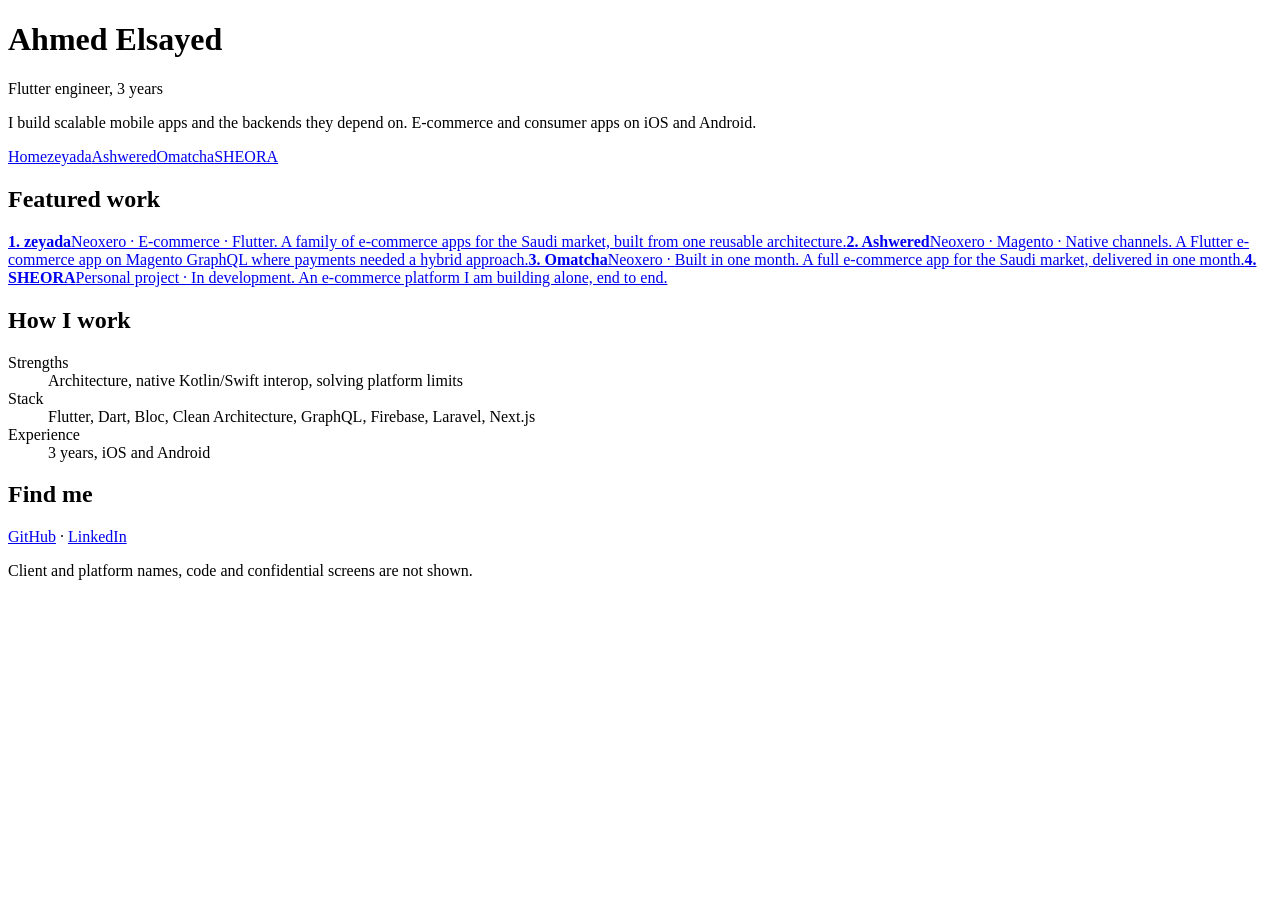
==== index.html @ d5cba952 "Rename 1-index.html to index.html" ====
<!doctype html><html lang="en"><head><meta charset="utf-8"><meta name="viewport" content="width=device-width,initial-scale=1"><title>Ahmed Elsayed, Flutter engineer</title><meta name="description" content="Flutter engineer with 3 years of experience building scalable iOS and Android apps."><link rel="stylesheet" href="style.css"></head><body><div class="w"><h1>Ahmed Elsayed</h1><p class="fact">Flutter engineer, 3 years</p><p class="lead">I build scalable mobile apps and the backends they depend on. E-commerce and consumer apps on iOS and Android.</p><nav><a href="index.html" class="on">Home</a><a href="zeyada.html" class="">zeyada</a><a href="ashwered.html" class="">Ashwered</a><a href="omatcha.html" class="">Omatcha</a><a href="sheora.html" class="">SHEORA</a></nav><h2>Featured work</h2><a class="card" href="zeyada.html"><b>1. zeyada</b><span>Neoxero · E-commerce · Flutter. A family of e-commerce apps for the Saudi market, built from one reusable architecture.</span></a><a class="card" href="ashwered.html"><b>2. Ashwered</b><span>Neoxero · Magento · Native channels. A Flutter e-commerce app on Magento GraphQL where payments needed a hybrid approach.</span></a><a class="card" href="omatcha.html"><b>3. Omatcha</b><span>Neoxero · Built in one month. A full e-commerce app for the Saudi market, delivered in one month.</span></a><a class="card" href="sheora.html"><b>4. SHEORA</b><span>Personal project · In development. An e-commerce platform I am building alone, end to end.</span></a><h2>How I work</h2><dl><dt>Strengths</dt><dd>Architecture, native Kotlin/Swift interop, solving platform limits</dd><dt>Stack</dt><dd>Flutter, Dart, Bloc, Clean Architecture, GraphQL, Firebase, Laravel, Next.js</dd><dt>Experience</dt><dd>3 years, iOS and Android</dd></dl><h2>Find me</h2><p><a href="https://github.com/a7medelsayed1">GitHub</a> · <a href="https://www.linkedin.com/in/ahmed-elsayed-046874291">LinkedIn</a></p><footer>Client and platform names, code and confidential screens are not shown.</footer></div></body></html>
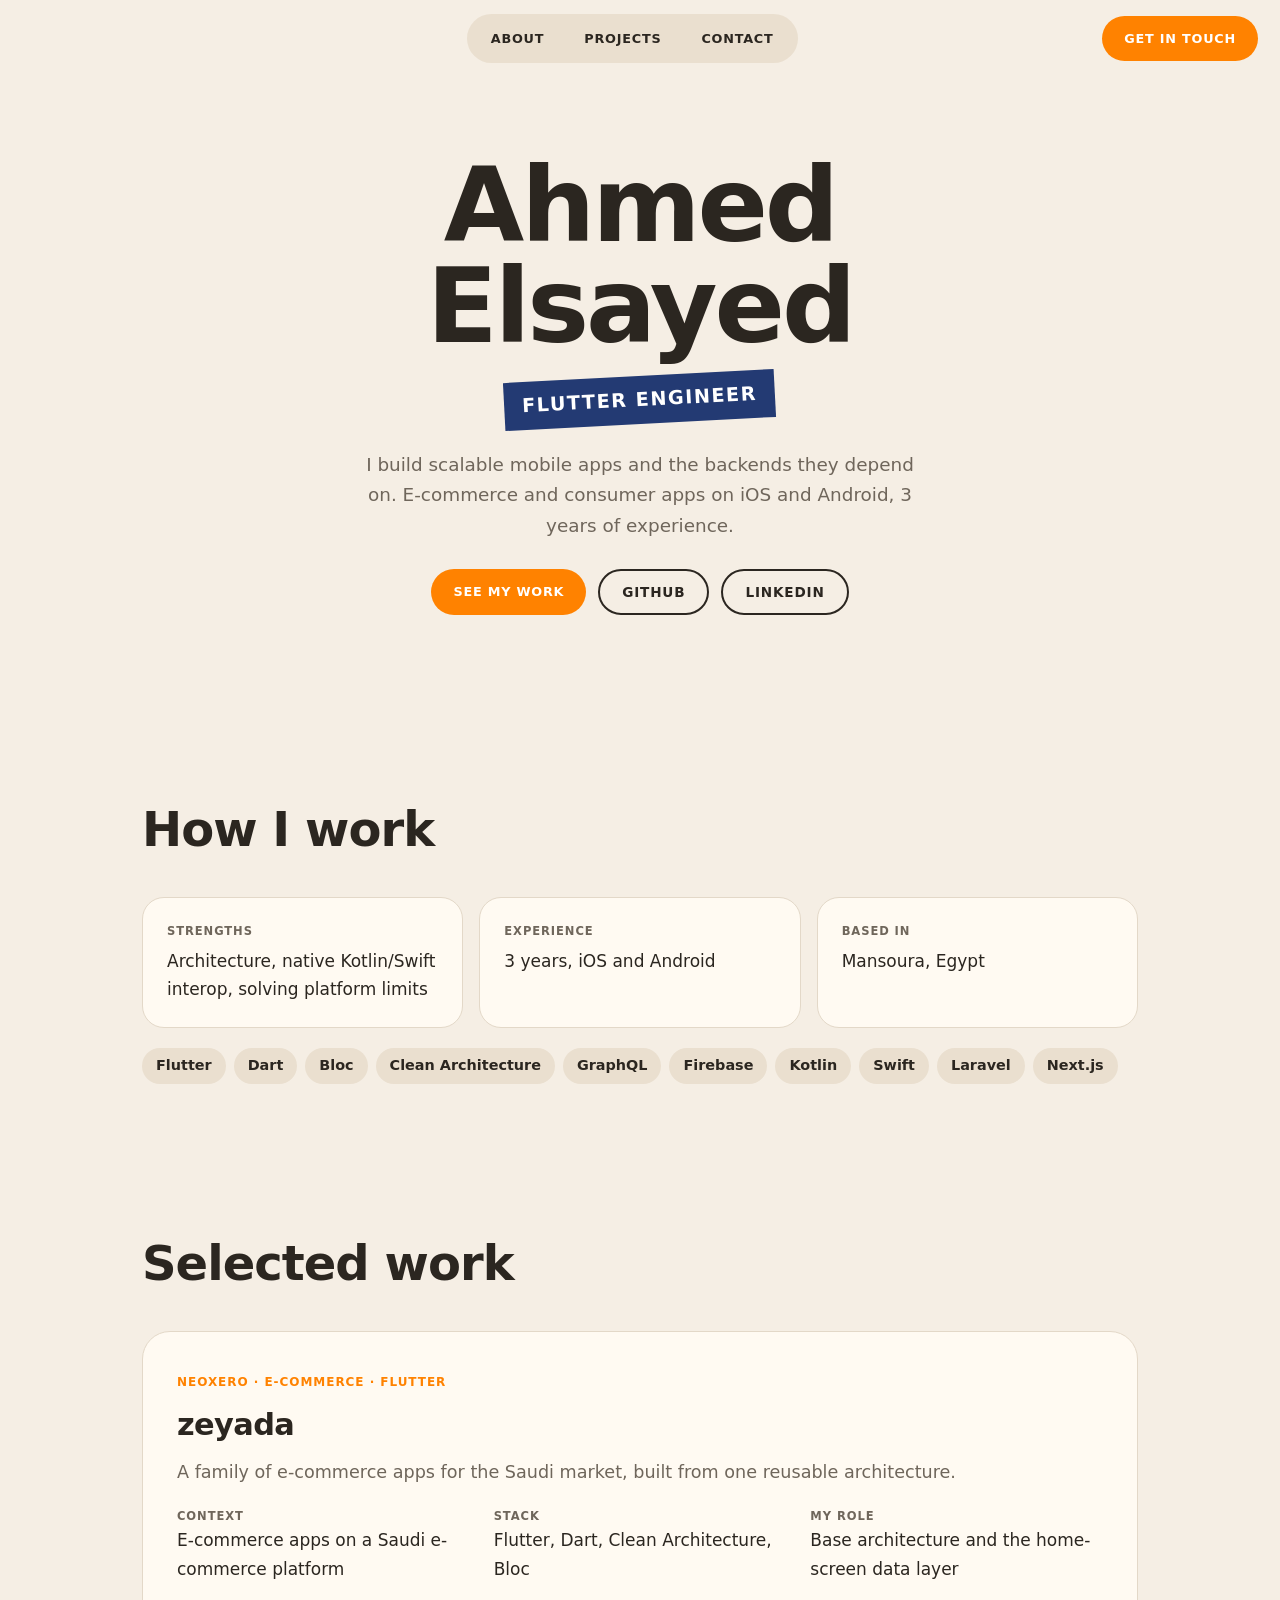
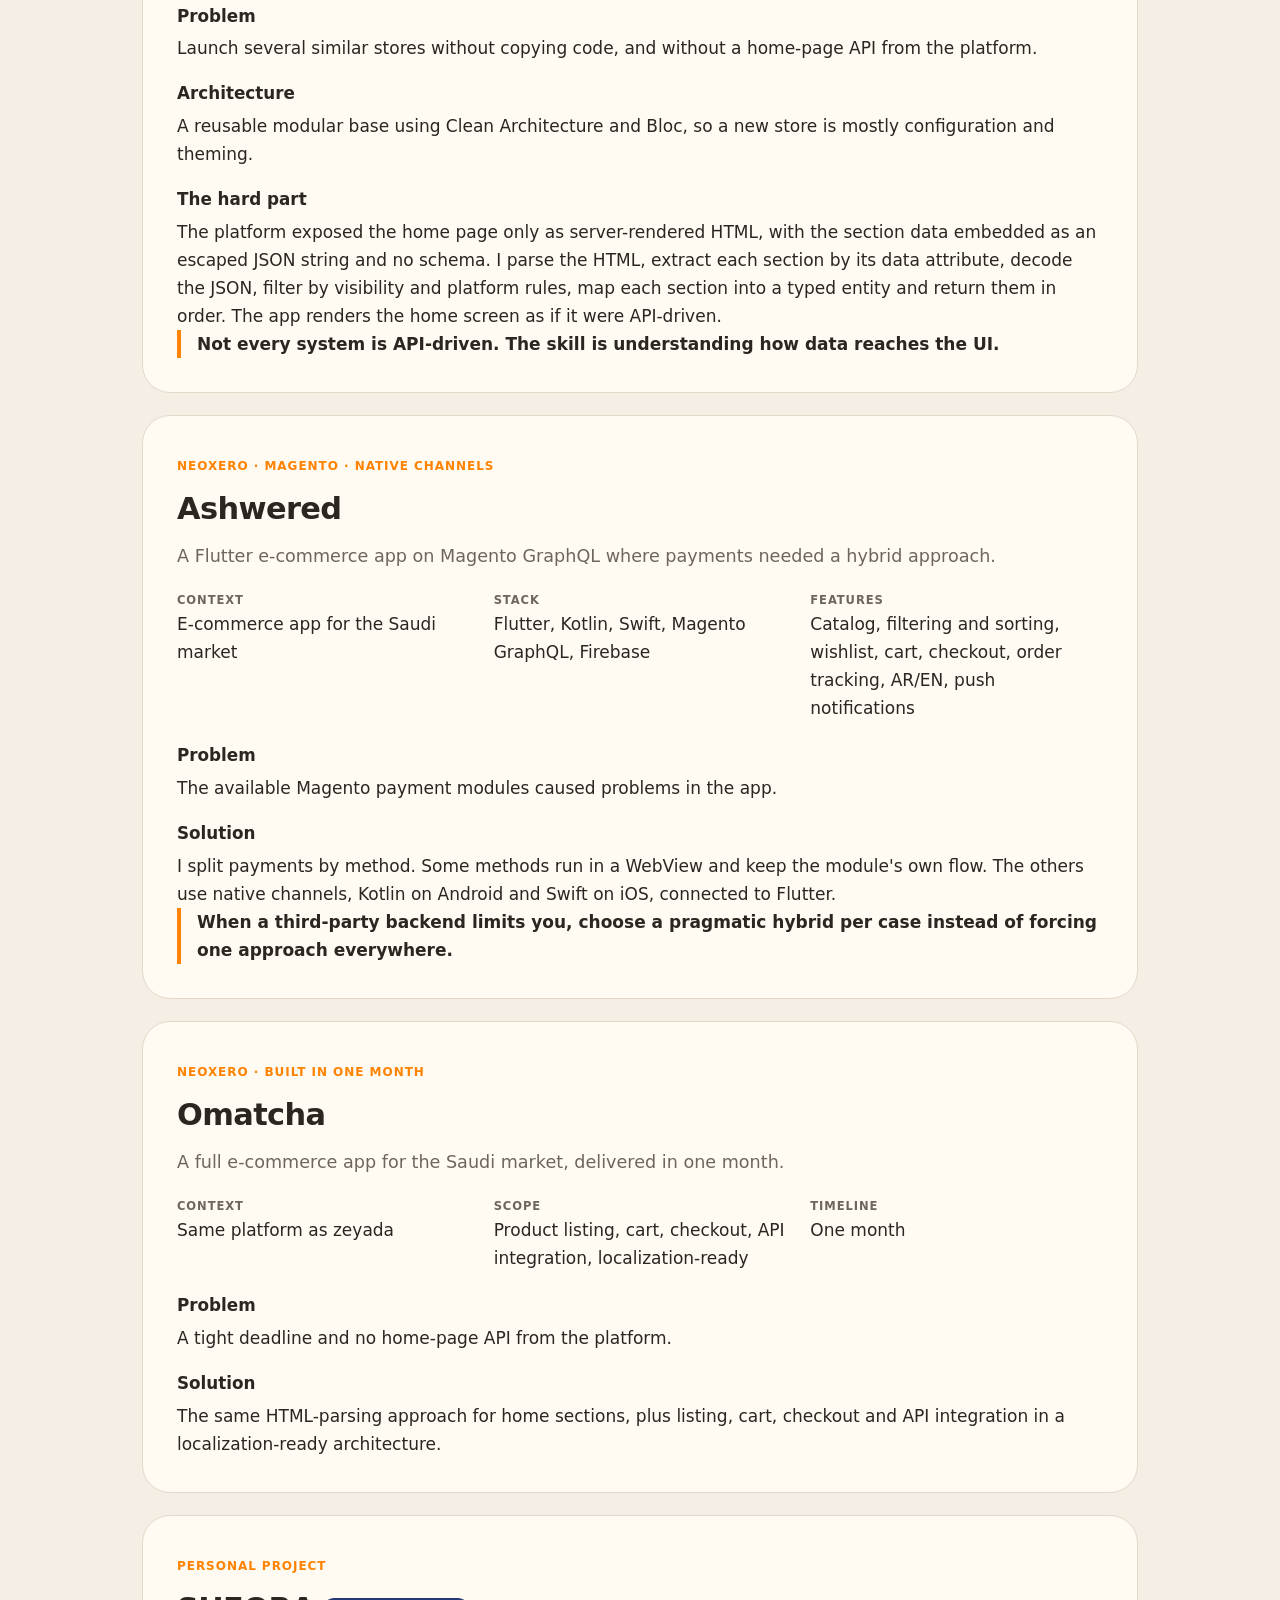
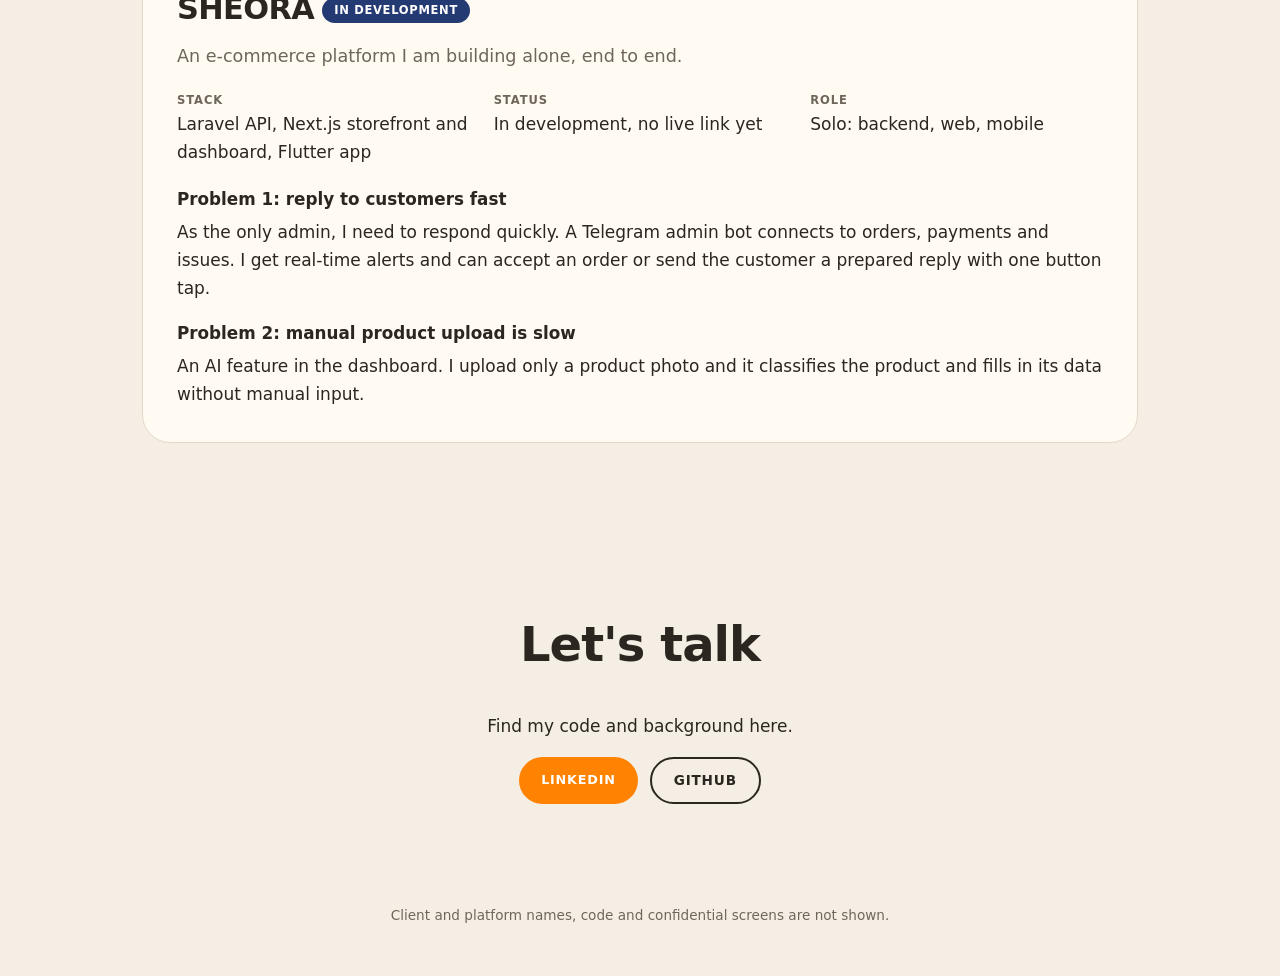
==== commit 31168594: "Update index.html" ====
--- a/index.html
+++ b/index.html
@@ -1 +1,15 @@
-<!doctype html><html lang="en"><head><meta charset="utf-8"><meta name="viewport" content="width=device-width,initial-scale=1"><title>Ahmed Elsayed, Flutter engineer</title><meta name="description" content="Flutter engineer with 3 years of experience building scalable iOS and Android apps."><link rel="stylesheet" href="style.css"></head><body><div class="w"><h1>Ahmed Elsayed</h1><p class="fact">Flutter engineer, 3 years</p><p class="lead">I build scalable mobile apps and the backends they depend on. E-commerce and consumer apps on iOS and Android.</p><nav><a href="index.html" class="on">Home</a><a href="zeyada.html" class="">zeyada</a><a href="ashwered.html" class="">Ashwered</a><a href="omatcha.html" class="">Omatcha</a><a href="sheora.html" class="">SHEORA</a></nav><h2>Featured work</h2><a class="card" href="zeyada.html"><b>1. zeyada</b><span>Neoxero · E-commerce · Flutter. A family of e-commerce apps for the Saudi market, built from one reusable architecture.</span></a><a class="card" href="ashwered.html"><b>2. Ashwered</b><span>Neoxero · Magento · Native channels. A Flutter e-commerce app on Magento GraphQL where payments needed a hybrid approach.</span></a><a class="card" href="omatcha.html"><b>3. Omatcha</b><span>Neoxero · Built in one month. A full e-commerce app for the Saudi market, delivered in one month.</span></a><a class="card" href="sheora.html"><b>4. SHEORA</b><span>Personal project · In development. An e-commerce platform I am building alone, end to end.</span></a><h2>How I work</h2><dl><dt>Strengths</dt><dd>Architecture, native Kotlin/Swift interop, solving platform limits</dd><dt>Stack</dt><dd>Flutter, Dart, Bloc, Clean Architecture, GraphQL, Firebase, Laravel, Next.js</dd><dt>Experience</dt><dd>3 years, iOS and Android</dd></dl><h2>Find me</h2><p><a href="https://github.com/a7medelsayed1">GitHub</a> · <a href="https://www.linkedin.com/in/ahmed-elsayed-046874291">LinkedIn</a></p><footer>Client and platform names, code and confidential screens are not shown.</footer></div></body></html>
+<!doctype html><html lang="en"><head><meta charset="utf-8"><meta name="viewport" content="width=device-width,initial-scale=1"><title>Ahmed Elsayed | Flutter Engineer</title><meta name="description" content="Flutter engineer with 3 years of experience building scalable iOS and Android apps and the backends they depend on."><link rel="stylesheet" href="style.css"></head><body>
+<header class="bar"><div class="spacer"></div><nav class="pill"><a href="#about">About</a><a href="#projects">Projects</a><a href="#contact">Contact</a></nav><a class="cta" href="#contact">Get in touch</a></header>
+<main>
+<div class="hero"><h1>Ahmed<br>Elsayed</h1><span class="tag">Flutter Engineer</span><p>I build scalable mobile apps and the backends they depend on. E-commerce and consumer apps on iOS and Android, 3 years of experience.</p><div class="btns"><a class="cta" href="#projects">See my work</a><a class="ghost" href="https://github.com/a7medelsayed1">GitHub</a><a class="ghost" href="https://www.linkedin.com/in/ahmed-elsayed-046874291">LinkedIn</a></div></div>
+<section id="about"><h2>How I work</h2><div class="grid"><div class="box"><small>Strengths</small>Architecture, native Kotlin/Swift interop, solving platform limits</div><div class="box"><small>Experience</small>3 years, iOS and Android</div><div class="box"><small>Based in</small>Mansoura, Egypt</div></div><div class="chips"><span>Flutter</span><span>Dart</span><span>Bloc</span><span>Clean Architecture</span><span>GraphQL</span><span>Firebase</span><span>Kotlin</span><span>Swift</span><span>Laravel</span><span>Next.js</span></div></section>
+<section id="projects"><h2>Selected work</h2>
+<article class="proj" id="zeyada"><span class="meta">Neoxero · E-commerce · Flutter</span><h3>zeyada</h3><p class="sum">A family of e-commerce apps for the Saudi market, built from one reusable architecture.</p><div class="facts"><div><b>Context</b>E-commerce apps on a Saudi e-commerce platform</div><div><b>Stack</b>Flutter, Dart, Clean Architecture, Bloc</div><div><b>My role</b>Base architecture and the home-screen data layer</div></div><h4>Problem</h4><p>Launch several similar stores without copying code, and without a home-page API from the platform.</p><h4>Architecture</h4><p>A reusable modular base using Clean Architecture and Bloc, so a new store is mostly configuration and theming.</p><h4>The hard part</h4><p>The platform exposed the home page only as server-rendered HTML, with the section data embedded as an escaped JSON string and no schema. I parse the HTML, extract each section by its data attribute, decode the JSON, filter by visibility and platform rules, map each section into a typed entity and return them in order. The app renders the home screen as if it were API-driven.</p><p class="quote">Not every system is API-driven. The skill is understanding how data reaches the UI.</p></article>
+<article class="proj" id="ashwered"><span class="meta">Neoxero · Magento · Native channels</span><h3>Ashwered</h3><p class="sum">A Flutter e-commerce app on Magento GraphQL where payments needed a hybrid approach.</p><div class="facts"><div><b>Context</b>E-commerce app for the Saudi market</div><div><b>Stack</b>Flutter, Kotlin, Swift, Magento GraphQL, Firebase</div><div><b>Features</b>Catalog, filtering and sorting, wishlist, cart, checkout, order tracking, AR/EN, push notifications</div></div><h4>Problem</h4><p>The available Magento payment modules caused problems in the app.</p><h4>Solution</h4><p>I split payments by method. Some methods run in a WebView and keep the module's own flow. The others use native channels, Kotlin on Android and Swift on iOS, connected to Flutter.</p><p class="quote">When a third-party backend limits you, choose a pragmatic hybrid per case instead of forcing one approach everywhere.</p></article>
+<article class="proj" id="omatcha"><span class="meta">Neoxero · Built in one month</span><h3>Omatcha</h3><p class="sum">A full e-commerce app for the Saudi market, delivered in one month.</p><div class="facts"><div><b>Context</b>Same platform as zeyada</div><div><b>Scope</b>Product listing, cart, checkout, API integration, localization-ready</div><div><b>Timeline</b>One month</div></div><h4>Problem</h4><p>A tight deadline and no home-page API from the platform.</p><h4>Solution</h4><p>The same HTML-parsing approach for home sections, plus listing, cart, checkout and API integration in a localization-ready architecture.</p></article>
+<article class="proj" id="sheora"><span class="meta">Personal project</span><h3>SHEORA<span class="soon">In development</span></h3><p class="sum">An e-commerce platform I am building alone, end to end.</p><div class="facts"><div><b>Stack</b>Laravel API, Next.js storefront and dashboard, Flutter app</div><div><b>Status</b>In development, no live link yet</div><div><b>Role</b>Solo: backend, web, mobile</div></div><h4>Problem 1: reply to customers fast</h4><p>As the only admin, I need to respond quickly. A Telegram admin bot connects to orders, payments and issues. I get real-time alerts and can accept an order or send the customer a prepared reply with one button tap.</p><h4>Problem 2: manual product upload is slow</h4><p>An AI feature in the dashboard. I upload only a product photo and it classifies the product and fills in its data without manual input.</p></article>
+</section>
+<section id="contact" class="contact"><h2>Let's talk</h2><p>Find my code and background here.</p><div class="btns"><a class="cta" href="https://www.linkedin.com/in/ahmed-elsayed-046874291">LinkedIn</a><a class="ghost" href="https://github.com/a7medelsayed1">GitHub</a></div></section>
+</main>
+<footer>Client and platform names, code and confidential screens are not shown.</footer>
+</body></html>
--- a/style.css
+++ b/style.css
@@ -0,0 +1,37 @@
+:root{--bg:#f5eee4;--ink:#2b2620;--mute:#6f665b;--card:#fffaf2;--line:#e3d8c8;--accent:#ff8200;--navy:#233a73}
+*{box-sizing:border-box}html{scroll-behavior:smooth}
+body{margin:0;font:17px/1.65 "Segoe UI",system-ui,-apple-system,Roboto,sans-serif;color:var(--ink);background:var(--bg)}
+a{color:inherit}
+.bar{position:fixed;top:0;left:0;right:0;z-index:10;display:flex;justify-content:space-between;align-items:center;padding:14px 22px}
+.pill{display:flex;gap:4px;background:#eadfcf;border-radius:999px;padding:6px;margin:0 auto}
+.pill a{text-decoration:none;font-weight:700;font-size:.8rem;letter-spacing:.06em;text-transform:uppercase;padding:8px 18px;border-radius:999px}
+.pill a:hover{background:#f5eee4}
+.cta{background:var(--accent);color:#fff;text-decoration:none;font-weight:700;font-size:.8rem;letter-spacing:.06em;text-transform:uppercase;padding:12px 22px;border-radius:999px;white-space:nowrap}
+.spacer{width:140px}
+.hero{min-height:min(92vh,720px);display:flex;flex-direction:column;justify-content:center;align-items:center;text-align:center;padding:110px 22px 60px}
+.hero h1{font-size:clamp(3rem,10vw,6.5rem);line-height:.98;margin:0;letter-spacing:-.03em}
+.tag{display:inline-block;background:var(--navy);color:#fff;font-weight:800;text-transform:uppercase;letter-spacing:.08em;padding:8px 18px;transform:rotate(-3deg);margin:18px 0 26px;font-size:clamp(.9rem,2.5vw,1.2rem)}
+.hero p{max-width:560px;color:var(--mute);font-size:1.15rem;margin:0 0 28px}
+.btns{display:flex;gap:12px;flex-wrap:wrap;justify-content:center}
+.ghost{border:2px solid var(--ink);text-decoration:none;font-weight:700;padding:10px 22px;border-radius:999px;font-size:.85rem;text-transform:uppercase;letter-spacing:.06em}
+section{max-width:1040px;margin:0 auto;padding:70px 22px}
+h2{font-size:clamp(2rem,5vw,3rem);letter-spacing:-.02em;margin:0 0 28px}
+.grid{display:grid;grid-template-columns:repeat(auto-fit,minmax(230px,1fr));gap:16px}
+.box{background:var(--card);border:1px solid var(--line);border-radius:22px;padding:24px}
+.box small{display:block;color:var(--mute);text-transform:uppercase;letter-spacing:.08em;font-weight:700;font-size:.72rem;margin-bottom:6px}
+.chips{display:flex;flex-wrap:wrap;gap:8px;margin-top:20px}
+.chips span{background:#eadfcf;border-radius:999px;padding:6px 14px;font-size:.9rem;font-weight:600}
+.proj{background:var(--card);border:1px solid var(--line);border-radius:28px;padding:34px;margin-bottom:22px}
+.proj .meta{color:var(--accent);font-weight:800;text-transform:uppercase;letter-spacing:.08em;font-size:.75rem}
+.proj h3{font-size:1.9rem;margin:6px 0 8px;letter-spacing:-.02em}
+.proj .sum{color:var(--mute);font-size:1.1rem;margin:0 0 20px}
+.facts{display:grid;grid-template-columns:repeat(auto-fit,minmax(200px,1fr));gap:12px 24px;margin-bottom:20px}
+.facts b{display:block;font-size:.72rem;text-transform:uppercase;letter-spacing:.08em;color:var(--mute)}
+.proj h4{margin:18px 0 4px;font-size:1.05rem}
+.proj p{margin:0}
+.quote{border-left:4px solid var(--accent);padding-left:16px;margin-top:18px;font-weight:600}
+.soon{display:inline-block;background:var(--navy);color:#fff;border-radius:999px;padding:3px 12px;font-size:.72rem;font-weight:800;letter-spacing:.06em;text-transform:uppercase;margin-left:8px;vertical-align:middle}
+.contact{text-align:center}
+.contact .btns{margin-top:10px}
+footer{text-align:center;color:var(--mute);font-size:.85rem;padding:30px 22px 50px}
+@media(max-width:640px){.pill a{padding:8px 10px;font-size:.7rem}.spacer{display:none}.bar .cta{display:none}.bar{padding:10px}.proj{padding:22px}}
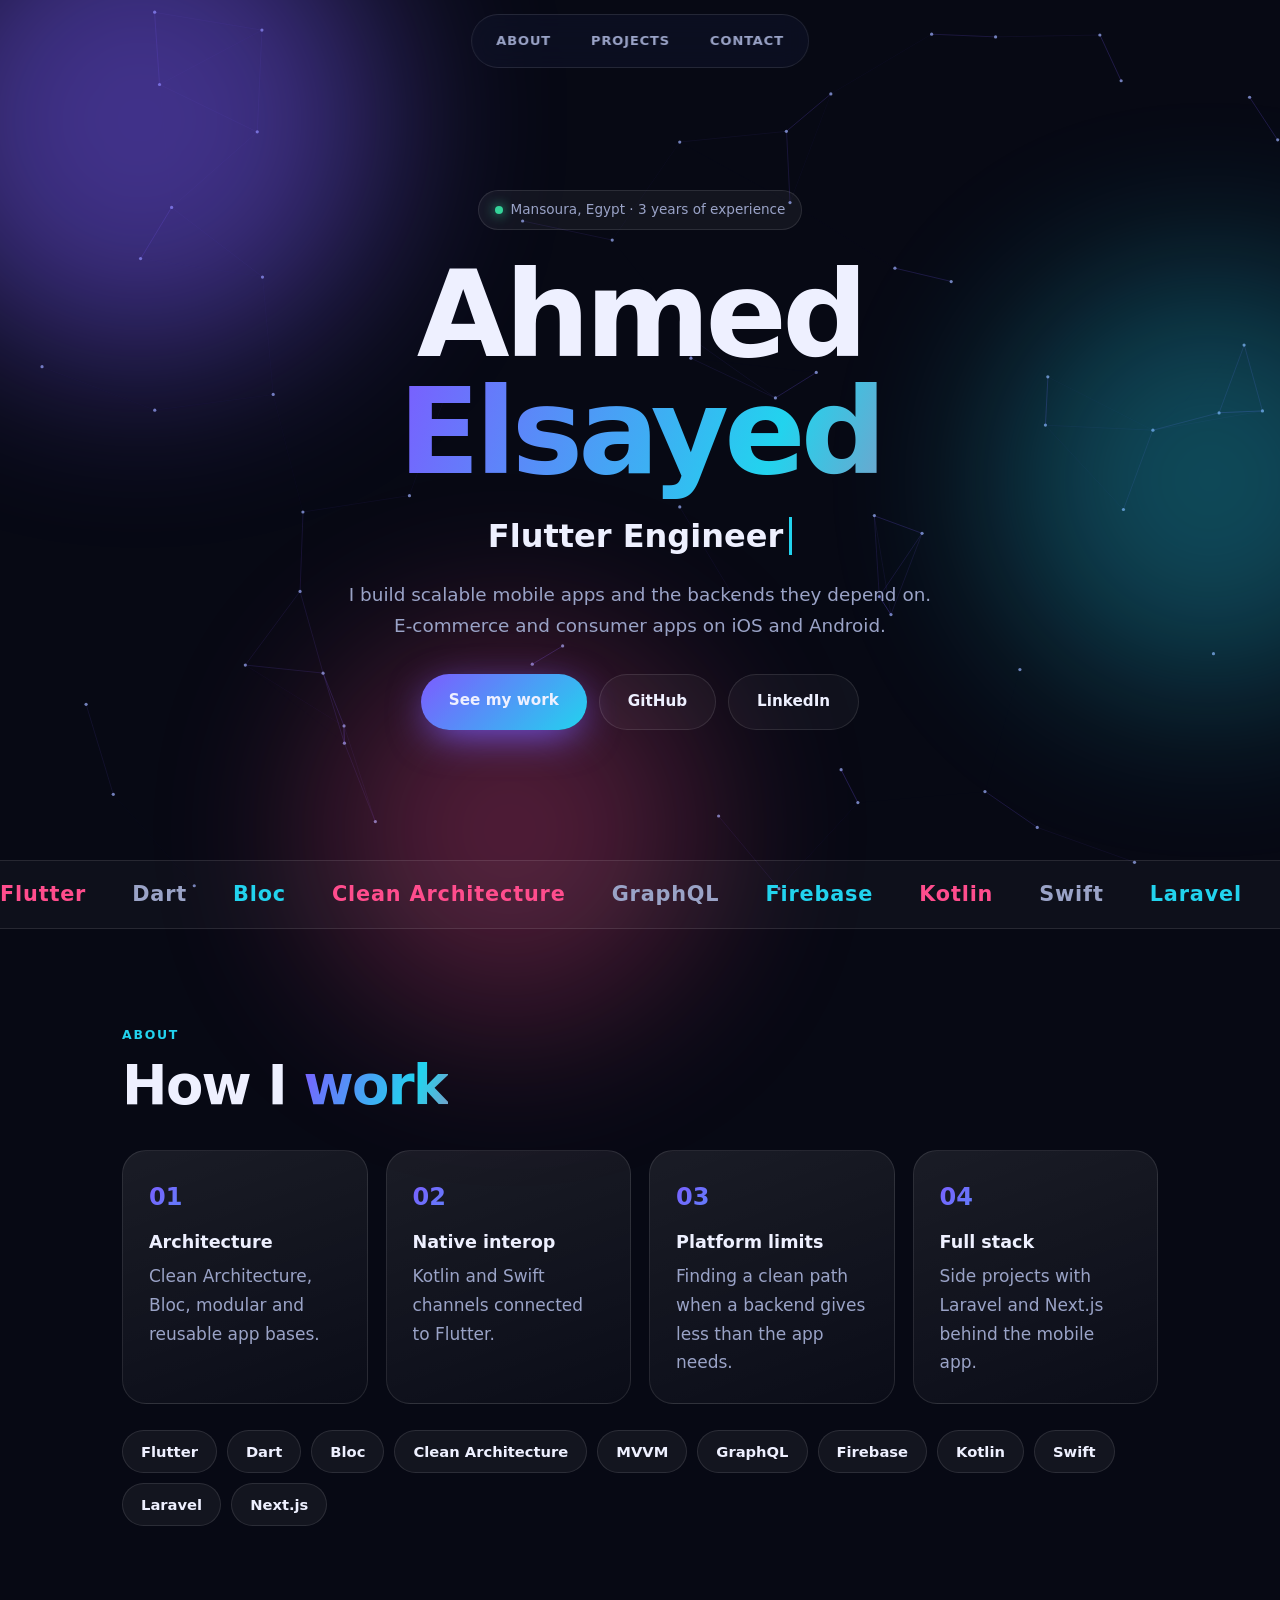
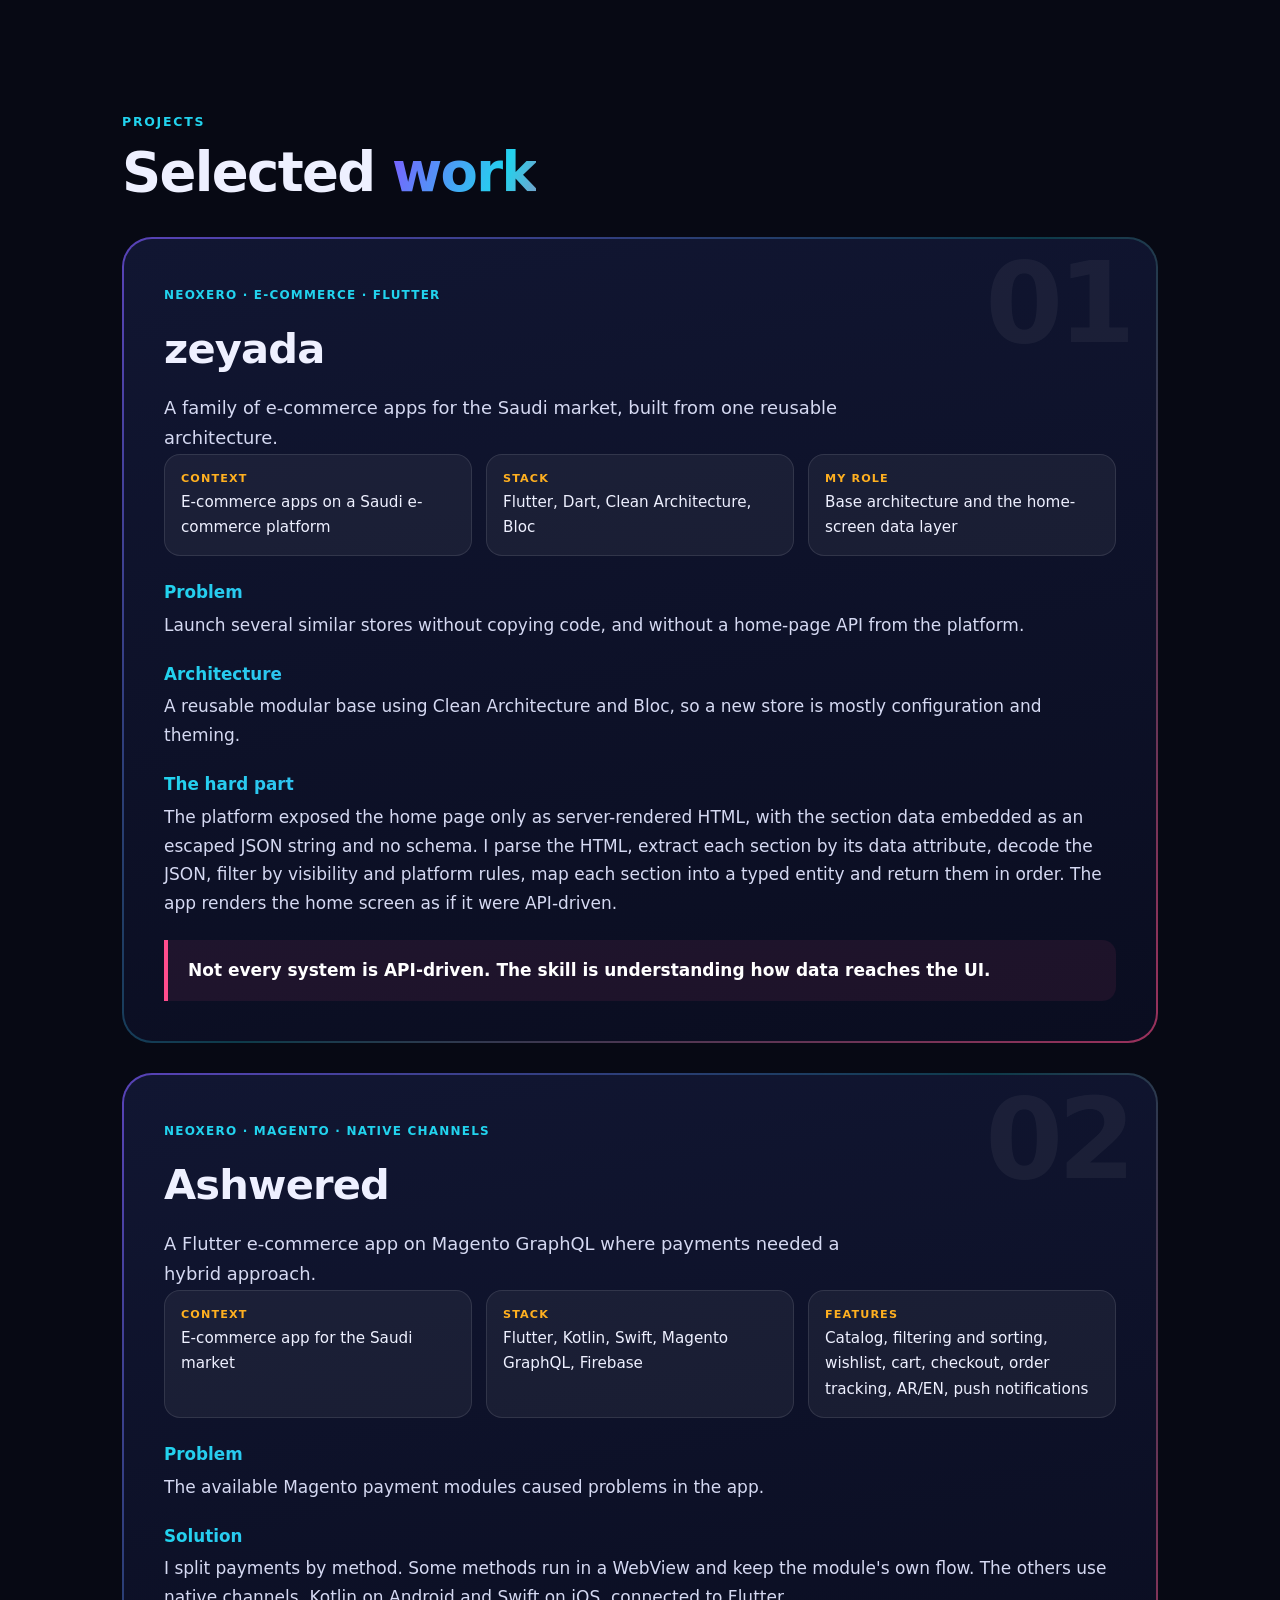
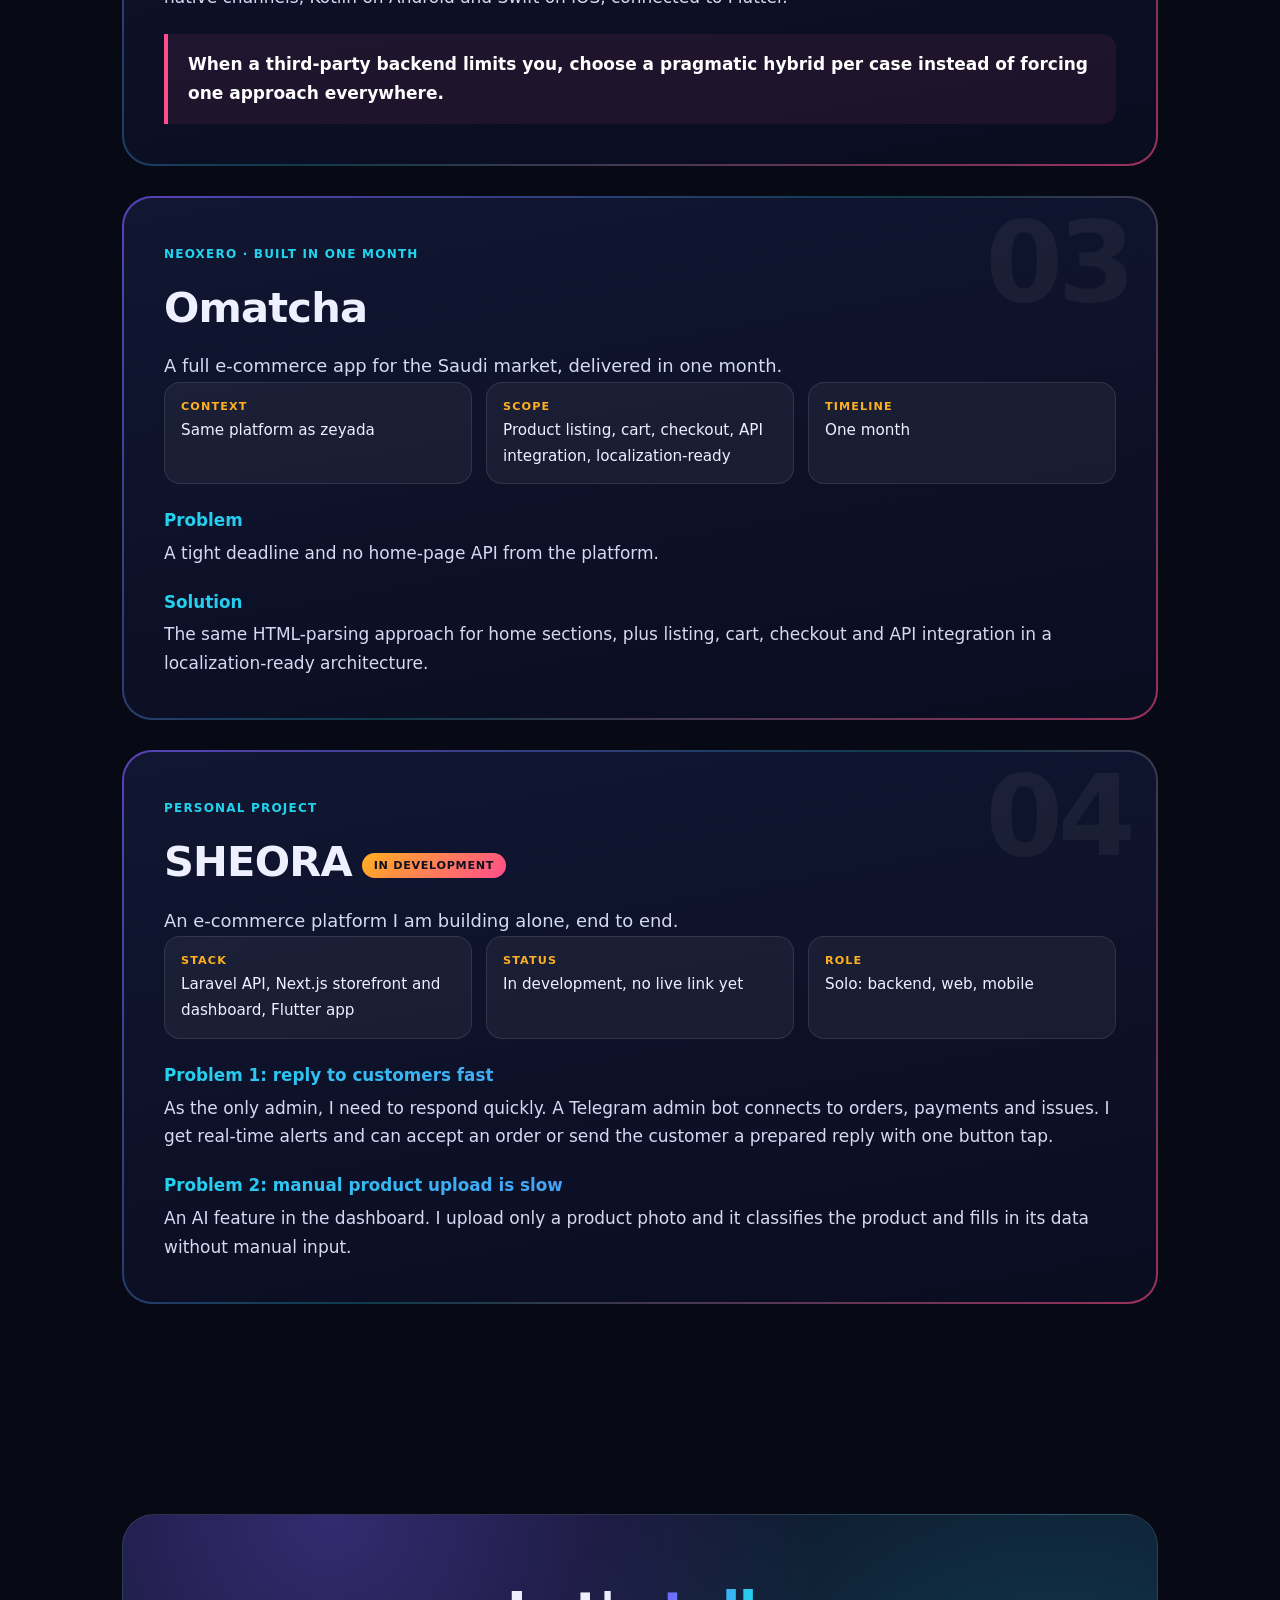
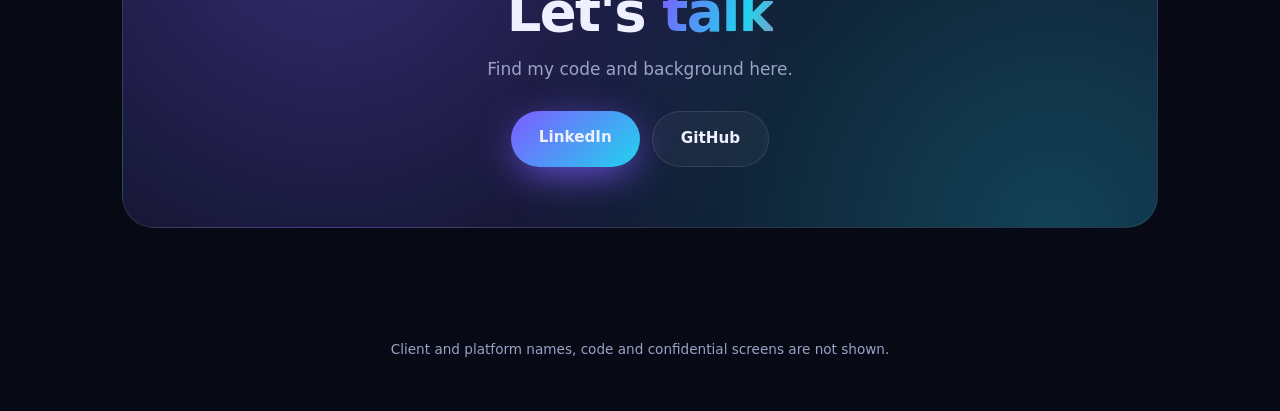
==== commit 6be9dd5b: "Update index.html" ====
--- a/index.html
+++ b/index.html
@@ -1,15 +1,9 @@
-<!doctype html><html lang="en"><head><meta charset="utf-8"><meta name="viewport" content="width=device-width,initial-scale=1"><title>Ahmed Elsayed | Flutter Engineer</title><meta name="description" content="Flutter engineer with 3 years of experience building scalable iOS and Android apps and the backends they depend on."><link rel="stylesheet" href="style.css"></head><body>
-<header class="bar"><div class="spacer"></div><nav class="pill"><a href="#about">About</a><a href="#projects">Projects</a><a href="#contact">Contact</a></nav><a class="cta" href="#contact">Get in touch</a></header>
-<main>
-<div class="hero"><h1>Ahmed<br>Elsayed</h1><span class="tag">Flutter Engineer</span><p>I build scalable mobile apps and the backends they depend on. E-commerce and consumer apps on iOS and Android, 3 years of experience.</p><div class="btns"><a class="cta" href="#projects">See my work</a><a class="ghost" href="https://github.com/a7medelsayed1">GitHub</a><a class="ghost" href="https://www.linkedin.com/in/ahmed-elsayed-046874291">LinkedIn</a></div></div>
-<section id="about"><h2>How I work</h2><div class="grid"><div class="box"><small>Strengths</small>Architecture, native Kotlin/Swift interop, solving platform limits</div><div class="box"><small>Experience</small>3 years, iOS and Android</div><div class="box"><small>Based in</small>Mansoura, Egypt</div></div><div class="chips"><span>Flutter</span><span>Dart</span><span>Bloc</span><span>Clean Architecture</span><span>GraphQL</span><span>Firebase</span><span>Kotlin</span><span>Swift</span><span>Laravel</span><span>Next.js</span></div></section>
-<section id="projects"><h2>Selected work</h2>
-<article class="proj" id="zeyada"><span class="meta">Neoxero · E-commerce · Flutter</span><h3>zeyada</h3><p class="sum">A family of e-commerce apps for the Saudi market, built from one reusable architecture.</p><div class="facts"><div><b>Context</b>E-commerce apps on a Saudi e-commerce platform</div><div><b>Stack</b>Flutter, Dart, Clean Architecture, Bloc</div><div><b>My role</b>Base architecture and the home-screen data layer</div></div><h4>Problem</h4><p>Launch several similar stores without copying code, and without a home-page API from the platform.</p><h4>Architecture</h4><p>A reusable modular base using Clean Architecture and Bloc, so a new store is mostly configuration and theming.</p><h4>The hard part</h4><p>The platform exposed the home page only as server-rendered HTML, with the section data embedded as an escaped JSON string and no schema. I parse the HTML, extract each section by its data attribute, decode the JSON, filter by visibility and platform rules, map each section into a typed entity and return them in order. The app renders the home screen as if it were API-driven.</p><p class="quote">Not every system is API-driven. The skill is understanding how data reaches the UI.</p></article>
-<article class="proj" id="ashwered"><span class="meta">Neoxero · Magento · Native channels</span><h3>Ashwered</h3><p class="sum">A Flutter e-commerce app on Magento GraphQL where payments needed a hybrid approach.</p><div class="facts"><div><b>Context</b>E-commerce app for the Saudi market</div><div><b>Stack</b>Flutter, Kotlin, Swift, Magento GraphQL, Firebase</div><div><b>Features</b>Catalog, filtering and sorting, wishlist, cart, checkout, order tracking, AR/EN, push notifications</div></div><h4>Problem</h4><p>The available Magento payment modules caused problems in the app.</p><h4>Solution</h4><p>I split payments by method. Some methods run in a WebView and keep the module's own flow. The others use native channels, Kotlin on Android and Swift on iOS, connected to Flutter.</p><p class="quote">When a third-party backend limits you, choose a pragmatic hybrid per case instead of forcing one approach everywhere.</p></article>
-<article class="proj" id="omatcha"><span class="meta">Neoxero · Built in one month</span><h3>Omatcha</h3><p class="sum">A full e-commerce app for the Saudi market, delivered in one month.</p><div class="facts"><div><b>Context</b>Same platform as zeyada</div><div><b>Scope</b>Product listing, cart, checkout, API integration, localization-ready</div><div><b>Timeline</b>One month</div></div><h4>Problem</h4><p>A tight deadline and no home-page API from the platform.</p><h4>Solution</h4><p>The same HTML-parsing approach for home sections, plus listing, cart, checkout and API integration in a localization-ready architecture.</p></article>
-<article class="proj" id="sheora"><span class="meta">Personal project</span><h3>SHEORA<span class="soon">In development</span></h3><p class="sum">An e-commerce platform I am building alone, end to end.</p><div class="facts"><div><b>Stack</b>Laravel API, Next.js storefront and dashboard, Flutter app</div><div><b>Status</b>In development, no live link yet</div><div><b>Role</b>Solo: backend, web, mobile</div></div><h4>Problem 1: reply to customers fast</h4><p>As the only admin, I need to respond quickly. A Telegram admin bot connects to orders, payments and issues. I get real-time alerts and can accept an order or send the customer a prepared reply with one button tap.</p><h4>Problem 2: manual product upload is slow</h4><p>An AI feature in the dashboard. I upload only a product photo and it classifies the product and fills in its data without manual input.</p></article>
-</section>
-<section id="contact" class="contact"><h2>Let's talk</h2><p>Find my code and background here.</p><div class="btns"><a class="cta" href="https://www.linkedin.com/in/ahmed-elsayed-046874291">LinkedIn</a><a class="ghost" href="https://github.com/a7medelsayed1">GitHub</a></div></section>
-</main>
-<footer>Client and platform names, code and confidential screens are not shown.</footer>
-</body></html>
+<!doctype html><html lang="en"><head><meta charset="utf-8"><meta name="viewport" content="width=device-width,initial-scale=1"><title>Ahmed Elsayed | Flutter Engineer</title><meta name="description" content="Flutter engineer with 3 years of experience building scalable iOS and Android apps and the backends they depend on."><meta name="theme-color" content="#070914"><link rel="stylesheet" href="style.css"></head><body>
+<div id="prog"></div><canvas id="bg"></canvas><div class="blob b1"></div><div class="blob b2"></div><div class="blob b3"></div>
+<nav class="bar"><a href="#about">About</a><a href="#projects">Projects</a><a href="#contact">Contact</a></nav>
+<main><div class="hero"><span class="badge"><i></i>Mansoura, Egypt · 3 years of experience</span><h1>Ahmed<br><span class="grad">Elsayed</span></h1><div class="role"><span></span></div><p class="lead">I build scalable mobile apps and the backends they depend on. E-commerce and consumer apps on iOS and Android.</p><div class="btns"><a class="btn main" href="#projects">See my work</a><a class="btn line" href="https://github.com/a7medelsayed1">GitHub</a><a class="btn line" href="https://www.linkedin.com/in/ahmed-elsayed-046874291">LinkedIn</a></div></div>
+<div class="marq"><div class="track"><span>Flutter</span><span>Dart</span><span>Bloc</span><span>Clean Architecture</span><span>GraphQL</span><span>Firebase</span><span>Kotlin</span><span>Swift</span><span>Laravel</span><span>Next.js</span><span>MVVM</span><span>REST</span><span>Flutter</span><span>Dart</span><span>Bloc</span><span>Clean Architecture</span><span>GraphQL</span><span>Firebase</span><span>Kotlin</span><span>Swift</span><span>Laravel</span><span>Next.js</span><span>MVVM</span><span>REST</span></div></div>
+<section id="about"><span class="eyebrow">About</span><h2>How I <span class="grad">work</span></h2><div class="grid3"><div class="glass rv"><div class="ic">01</div><b>Architecture</b><p>Clean Architecture, Bloc, modular and reusable app bases.</p></div><div class="glass rv"><div class="ic">02</div><b>Native interop</b><p>Kotlin and Swift channels connected to Flutter.</p></div><div class="glass rv"><div class="ic">03</div><b>Platform limits</b><p>Finding a clean path when a backend gives less than the app needs.</p></div><div class="glass rv"><div class="ic">04</div><b>Full stack</b><p>Side projects with Laravel and Next.js behind the mobile app.</p></div></div><div class="chips rv"><span>Flutter</span><span>Dart</span><span>Bloc</span><span>Clean Architecture</span><span>MVVM</span><span>GraphQL</span><span>Firebase</span><span>Kotlin</span><span>Swift</span><span>Laravel</span><span>Next.js</span></div></section>
+<section id="projects"><span class="eyebrow">Projects</span><h2>Selected <span class="grad">work</span></h2><div class="proj rv" id="zeyada"><div class="in"><span class="num">01</span><span class="meta">Neoxero · E-commerce · Flutter</span><h3>zeyada</h3><p class="sum">A family of e-commerce apps for the Saudi market, built from one reusable architecture.</p><div class="facts"><div><b>Context</b>E-commerce apps on a Saudi e-commerce platform</div><div><b>Stack</b>Flutter, Dart, Clean Architecture, Bloc</div><div><b>My role</b>Base architecture and the home-screen data layer</div></div><h4>Problem</h4><p>Launch several similar stores without copying code, and without a home-page API from the platform.</p><h4>Architecture</h4><p>A reusable modular base using Clean Architecture and Bloc, so a new store is mostly configuration and theming.</p><h4>The hard part</h4><p>The platform exposed the home page only as server-rendered HTML, with the section data embedded as an escaped JSON string and no schema. I parse the HTML, extract each section by its data attribute, decode the JSON, filter by visibility and platform rules, map each section into a typed entity and return them in order. The app renders the home screen as if it were API-driven.</p><p class="quote">Not every system is API-driven. The skill is understanding how data reaches the UI.</p></div></div><div class="proj rv" id="ashwered"><div class="in"><span class="num">02</span><span class="meta">Neoxero · Magento · Native channels</span><h3>Ashwered</h3><p class="sum">A Flutter e-commerce app on Magento GraphQL where payments needed a hybrid approach.</p><div class="facts"><div><b>Context</b>E-commerce app for the Saudi market</div><div><b>Stack</b>Flutter, Kotlin, Swift, Magento GraphQL, Firebase</div><div><b>Features</b>Catalog, filtering and sorting, wishlist, cart, checkout, order tracking, AR/EN, push notifications</div></div><h4>Problem</h4><p>The available Magento payment modules caused problems in the app.</p><h4>Solution</h4><p>I split payments by method. Some methods run in a WebView and keep the module's own flow. The others use native channels, Kotlin on Android and Swift on iOS, connected to Flutter.</p><p class="quote">When a third-party backend limits you, choose a pragmatic hybrid per case instead of forcing one approach everywhere.</p></div></div><div class="proj rv" id="omatcha"><div class="in"><span class="num">03</span><span class="meta">Neoxero · Built in one month</span><h3>Omatcha</h3><p class="sum">A full e-commerce app for the Saudi market, delivered in one month.</p><div class="facts"><div><b>Context</b>Same platform as zeyada</div><div><b>Scope</b>Product listing, cart, checkout, API integration, localization-ready</div><div><b>Timeline</b>One month</div></div><h4>Problem</h4><p>A tight deadline and no home-page API from the platform.</p><h4>Solution</h4><p>The same HTML-parsing approach for home sections, plus listing, cart, checkout and API integration in a localization-ready architecture.</p></div></div><div class="proj rv" id="sheora"><div class="in"><span class="num">04</span><span class="meta">Personal project</span><h3>SHEORA<span class="soon">In development</span></h3><p class="sum">An e-commerce platform I am building alone, end to end.</p><div class="facts"><div><b>Stack</b>Laravel API, Next.js storefront and dashboard, Flutter app</div><div><b>Status</b>In development, no live link yet</div><div><b>Role</b>Solo: backend, web, mobile</div></div><h4>Problem 1: reply to customers fast</h4><p>As the only admin, I need to respond quickly. A Telegram admin bot connects to orders, payments and issues. I get real-time alerts and can accept an order or send the customer a prepared reply with one button tap.</p><h4>Problem 2: manual product upload is slow</h4><p>An AI feature in the dashboard. I upload only a product photo and it classifies the product and fills in its data without manual input.</p></div></div></section>
+<section id="contact" class="contact"><div class="box rv"><h2>Let's <span class="grad">talk</span></h2><p>Find my code and background here.</p><div class="btns"><a class="btn main" href="https://www.linkedin.com/in/ahmed-elsayed-046874291">LinkedIn</a><a class="btn line" href="https://github.com/a7medelsayed1">GitHub</a></div></div></section>
+</main><footer>Client and platform names, code and confidential screens are not shown.</footer><script src="app.js"></script></body></html>
--- a/style.css
+++ b/style.css
@@ -1,37 +1,71 @@
-:root{--bg:#f5eee4;--ink:#2b2620;--mute:#6f665b;--card:#fffaf2;--line:#e3d8c8;--accent:#ff8200;--navy:#233a73}
+:root{--bg:#070914;--bg2:#0d1124;--ink:#eef0ff;--mute:#9aa3c7;--v:#7c5cff;--c:#22d3ee;--p:#ff4d8d;--o:#ffb020;--line:rgba(255,255,255,.1)}
 *{box-sizing:border-box}html{scroll-behavior:smooth}
-body{margin:0;font:17px/1.65 "Segoe UI",system-ui,-apple-system,Roboto,sans-serif;color:var(--ink);background:var(--bg)}
+body{margin:0;font:17px/1.7 "Segoe UI",system-ui,-apple-system,Roboto,sans-serif;color:var(--ink);background:var(--bg);overflow-x:hidden}
 a{color:inherit}
-.bar{position:fixed;top:0;left:0;right:0;z-index:10;display:flex;justify-content:space-between;align-items:center;padding:14px 22px}
-.pill{display:flex;gap:4px;background:#eadfcf;border-radius:999px;padding:6px;margin:0 auto}
-.pill a{text-decoration:none;font-weight:700;font-size:.8rem;letter-spacing:.06em;text-transform:uppercase;padding:8px 18px;border-radius:999px}
-.pill a:hover{background:#f5eee4}
-.cta{background:var(--accent);color:#fff;text-decoration:none;font-weight:700;font-size:.8rem;letter-spacing:.06em;text-transform:uppercase;padding:12px 22px;border-radius:999px;white-space:nowrap}
-.spacer{width:140px}
-.hero{min-height:min(92vh,720px);display:flex;flex-direction:column;justify-content:center;align-items:center;text-align:center;padding:110px 22px 60px}
-.hero h1{font-size:clamp(3rem,10vw,6.5rem);line-height:.98;margin:0;letter-spacing:-.03em}
-.tag{display:inline-block;background:var(--navy);color:#fff;font-weight:800;text-transform:uppercase;letter-spacing:.08em;padding:8px 18px;transform:rotate(-3deg);margin:18px 0 26px;font-size:clamp(.9rem,2.5vw,1.2rem)}
-.hero p{max-width:560px;color:var(--mute);font-size:1.15rem;margin:0 0 28px}
-.btns{display:flex;gap:12px;flex-wrap:wrap;justify-content:center}
-.ghost{border:2px solid var(--ink);text-decoration:none;font-weight:700;padding:10px 22px;border-radius:999px;font-size:.85rem;text-transform:uppercase;letter-spacing:.06em}
-section{max-width:1040px;margin:0 auto;padding:70px 22px}
-h2{font-size:clamp(2rem,5vw,3rem);letter-spacing:-.02em;margin:0 0 28px}
-.grid{display:grid;grid-template-columns:repeat(auto-fit,minmax(230px,1fr));gap:16px}
-.box{background:var(--card);border:1px solid var(--line);border-radius:22px;padding:24px}
-.box small{display:block;color:var(--mute);text-transform:uppercase;letter-spacing:.08em;font-weight:700;font-size:.72rem;margin-bottom:6px}
-.chips{display:flex;flex-wrap:wrap;gap:8px;margin-top:20px}
-.chips span{background:#eadfcf;border-radius:999px;padding:6px 14px;font-size:.9rem;font-weight:600}
-.proj{background:var(--card);border:1px solid var(--line);border-radius:28px;padding:34px;margin-bottom:22px}
-.proj .meta{color:var(--accent);font-weight:800;text-transform:uppercase;letter-spacing:.08em;font-size:.75rem}
-.proj h3{font-size:1.9rem;margin:6px 0 8px;letter-spacing:-.02em}
-.proj .sum{color:var(--mute);font-size:1.1rem;margin:0 0 20px}
-.facts{display:grid;grid-template-columns:repeat(auto-fit,minmax(200px,1fr));gap:12px 24px;margin-bottom:20px}
-.facts b{display:block;font-size:.72rem;text-transform:uppercase;letter-spacing:.08em;color:var(--mute)}
-.proj h4{margin:18px 0 4px;font-size:1.05rem}
-.proj p{margin:0}
-.quote{border-left:4px solid var(--accent);padding-left:16px;margin-top:18px;font-weight:600}
-.soon{display:inline-block;background:var(--navy);color:#fff;border-radius:999px;padding:3px 12px;font-size:.72rem;font-weight:800;letter-spacing:.06em;text-transform:uppercase;margin-left:8px;vertical-align:middle}
+#bg{position:fixed;inset:0;z-index:0;pointer-events:none}
+.blob{position:fixed;border-radius:50%;filter:blur(90px);opacity:.5;z-index:0;pointer-events:none;animation:float 18s ease-in-out infinite}
+.b1{width:480px;height:480px;background:var(--v);top:-120px;left:-100px}
+.b2{width:420px;height:420px;background:var(--c);top:30%;right:-140px;animation-delay:-6s;opacity:.32}
+.b3{width:380px;height:380px;background:var(--p);bottom:-120px;left:25%;animation-delay:-12s;opacity:.3}
+@keyframes float{0%,100%{transform:translate(0,0) scale(1)}50%{transform:translate(50px,60px) scale(1.15)}}
+#prog{position:fixed;top:0;left:0;height:3px;width:0;background:linear-gradient(90deg,var(--v),var(--c),var(--p));z-index:30}
+.bar{position:fixed;top:14px;left:50%;transform:translateX(-50%);z-index:20;display:flex;gap:4px;padding:6px;border-radius:999px;background:rgba(15,19,40,.6);backdrop-filter:blur(14px);-webkit-backdrop-filter:blur(14px);border:1px solid var(--line)}
+.bar a{text-decoration:none;font-weight:600;font-size:.82rem;letter-spacing:.06em;text-transform:uppercase;padding:9px 18px;border-radius:999px;color:var(--mute);transition:.25s}
+.bar a:hover{color:#fff;background:linear-gradient(135deg,var(--v),var(--c))}
+main,footer{position:relative;z-index:1}
+.hero{min-height:min(100vh,860px);display:flex;flex-direction:column;justify-content:center;align-items:center;text-align:center;padding:120px 22px 60px}
+.badge{display:inline-flex;align-items:center;gap:8px;border:1px solid var(--line);background:rgba(255,255,255,.05);border-radius:999px;padding:7px 16px;font-size:.85rem;color:var(--mute);margin-bottom:26px;animation:up .8s both}
+.badge i{width:8px;height:8px;border-radius:50%;background:#34d399;box-shadow:0 0 12px #34d399;animation:pulse 2s infinite}
+@keyframes pulse{50%{opacity:.4}}
+.hero h1{font-size:clamp(3.2rem,11vw,7.5rem);line-height:.98;margin:0;letter-spacing:-.04em;font-weight:800;animation:up .9s .1s both}
+.grad{background:linear-gradient(110deg,var(--v),var(--c) 40%,var(--p) 75%,var(--o));background-size:200% auto;-webkit-background-clip:text;background-clip:text;color:transparent;animation:shine 6s linear infinite}
+@keyframes shine{to{background-position:200% center}}
+.role{font-size:clamp(1.2rem,3.5vw,2rem);font-weight:600;margin:18px 0 8px;min-height:1.6em;animation:up .9s .2s both}
+.role span{border-right:3px solid var(--c);padding-right:6px}
+.hero p.lead{max-width:600px;color:var(--mute);font-size:1.15rem;margin:8px 0 32px;animation:up .9s .3s both}
+.btns{display:flex;gap:12px;flex-wrap:wrap;justify-content:center;animation:up .9s .4s both}
+.btn{text-decoration:none;font-weight:700;padding:14px 28px;border-radius:999px;font-size:.95rem;transition:.3s;display:inline-block}
+.btn.main{background:linear-gradient(135deg,var(--v),var(--c));box-shadow:0 10px 40px -8px var(--v)}
+.btn.main:hover{transform:translateY(-3px);box-shadow:0 16px 50px -6px var(--c)}
+.btn.line{border:1px solid var(--line);background:rgba(255,255,255,.04)}
+.btn.line:hover{border-color:var(--c);transform:translateY(-3px);background:rgba(34,211,238,.1)}
+@keyframes up{from{opacity:0;transform:translateY(30px)}to{opacity:1;transform:none}}
+.marq{overflow:hidden;border-block:1px solid var(--line);background:rgba(255,255,255,.03);padding:16px 0}
+.track{display:flex;gap:46px;width:max-content;animation:marq 28s linear infinite}
+.track span{font-weight:800;font-size:1.3rem;letter-spacing:.04em;color:var(--mute);white-space:nowrap}
+.track span:nth-child(3n){color:var(--c)}.track span:nth-child(3n+1){color:var(--p)}
+@keyframes marq{to{transform:translateX(-50%)}}
+section{max-width:1080px;margin:0 auto;padding:90px 22px}
+.eyebrow{color:var(--c);font-weight:700;letter-spacing:.14em;text-transform:uppercase;font-size:.78rem}
+h2{font-size:clamp(2.1rem,5.5vw,3.4rem);letter-spacing:-.03em;line-height:1.1;margin:8px 0 34px}
+.grid3{display:grid;grid-template-columns:repeat(auto-fit,minmax(240px,1fr));gap:18px}
+.glass{background:linear-gradient(160deg,rgba(255,255,255,.08),rgba(255,255,255,.02));border:1px solid var(--line);border-radius:24px;padding:26px;transition:.35s;position:relative;overflow:hidden}
+.glass:hover{transform:translateY(-6px);border-color:rgba(124,92,255,.6);box-shadow:0 20px 50px -20px var(--v)}
+.glass .ic{font-size:1.5rem;font-weight:800;margin-bottom:10px;background:linear-gradient(135deg,var(--v),var(--c));-webkit-background-clip:text;background-clip:text;color:transparent}
+.glass b{display:block;font-size:1.1rem;margin-bottom:4px}
+.glass p{margin:0;color:var(--mute)}
+.chips{display:flex;flex-wrap:wrap;gap:10px;margin-top:26px}
+.chips span{border:1px solid var(--line);background:rgba(255,255,255,.05);border-radius:999px;padding:8px 18px;font-weight:600;font-size:.92rem;transition:.25s}
+.chips span:hover{background:linear-gradient(135deg,var(--v),var(--p));border-color:transparent;transform:translateY(-3px)}
+.proj{position:relative;border-radius:30px;padding:2px;margin-bottom:30px;background:linear-gradient(135deg,rgba(124,92,255,.7),rgba(34,211,238,.25),rgba(255,77,141,.6));transition:.4s}
+.proj:hover{transform:translateY(-6px);box-shadow:0 30px 80px -30px var(--v)}
+.proj .in{background:linear-gradient(170deg,#111632,#0a0d20);border-radius:28px;padding:40px;position:relative;overflow:hidden}
+.proj .num{position:absolute;right:26px;top:8px;font-size:7rem;font-weight:800;line-height:1;color:rgba(255,255,255,.05);letter-spacing:-.05em}
+.meta{color:var(--c);font-weight:700;letter-spacing:.1em;text-transform:uppercase;font-size:.75rem}
+.proj h3{font-size:clamp(1.9rem,4vw,2.6rem);margin:6px 0 8px;letter-spacing:-.02em}
+.sum{color:var(--mute);font-size:1.12rem;margin:0 0 24px;max-width:700px}
+.facts{display:grid;grid-template-columns:repeat(auto-fit,minmax(210px,1fr));gap:14px;margin-bottom:22px}
+.facts div{background:rgba(255,255,255,.05);border:1px solid var(--line);border-radius:16px;padding:14px 16px;font-size:.95rem}
+.facts b{display:block;font-size:.7rem;text-transform:uppercase;letter-spacing:.1em;color:var(--o);margin-bottom:2px}
+.proj h4{margin:20px 0 4px;font-size:1.05rem;background:linear-gradient(90deg,var(--c),var(--v));-webkit-background-clip:text;background-clip:text;color:transparent}
+.proj p{margin:0;color:#d5d9f2}
+.quote{margin-top:22px!important;padding:16px 20px;border-left:4px solid var(--p);background:rgba(255,77,141,.08);border-radius:0 14px 14px 0;font-weight:600;color:#fff!important}
+.soon{display:inline-block;background:linear-gradient(135deg,var(--o),var(--p));color:#10101e;border-radius:999px;padding:3px 12px;font-size:.7rem;font-weight:800;letter-spacing:.06em;text-transform:uppercase;margin-left:10px;vertical-align:middle}
 .contact{text-align:center}
-.contact .btns{margin-top:10px}
-footer{text-align:center;color:var(--mute);font-size:.85rem;padding:30px 22px 50px}
-@media(max-width:640px){.pill a{padding:8px 10px;font-size:.7rem}.spacer{display:none}.bar .cta{display:none}.bar{padding:10px}.proj{padding:22px}}
+.contact .box{border-radius:32px;padding:60px 24px;background:radial-gradient(circle at 20% 0,rgba(124,92,255,.35),transparent 55%),radial-gradient(circle at 90% 100%,rgba(34,211,238,.25),transparent 55%),#0d1124;border:1px solid var(--line)}
+.contact h2{margin-bottom:12px}.contact p{color:var(--mute);margin:0 0 28px}
+footer{text-align:center;color:var(--mute);font-size:.85rem;padding:20px 22px 50px}
+.js .rv{opacity:0;transform:translateY(40px);transition:opacity .8s,transform .8s}
+.js .rv.on{opacity:1;transform:none}
+@media(max-width:640px){.bar a{padding:8px 11px;font-size:.7rem}.proj .in{padding:26px 22px}.proj .num{font-size:4.5rem}section{padding:64px 18px}}
+@media(prefers-reduced-motion:reduce){*{animation:none!important;transition:none!important}.js .rv{opacity:1;transform:none}}
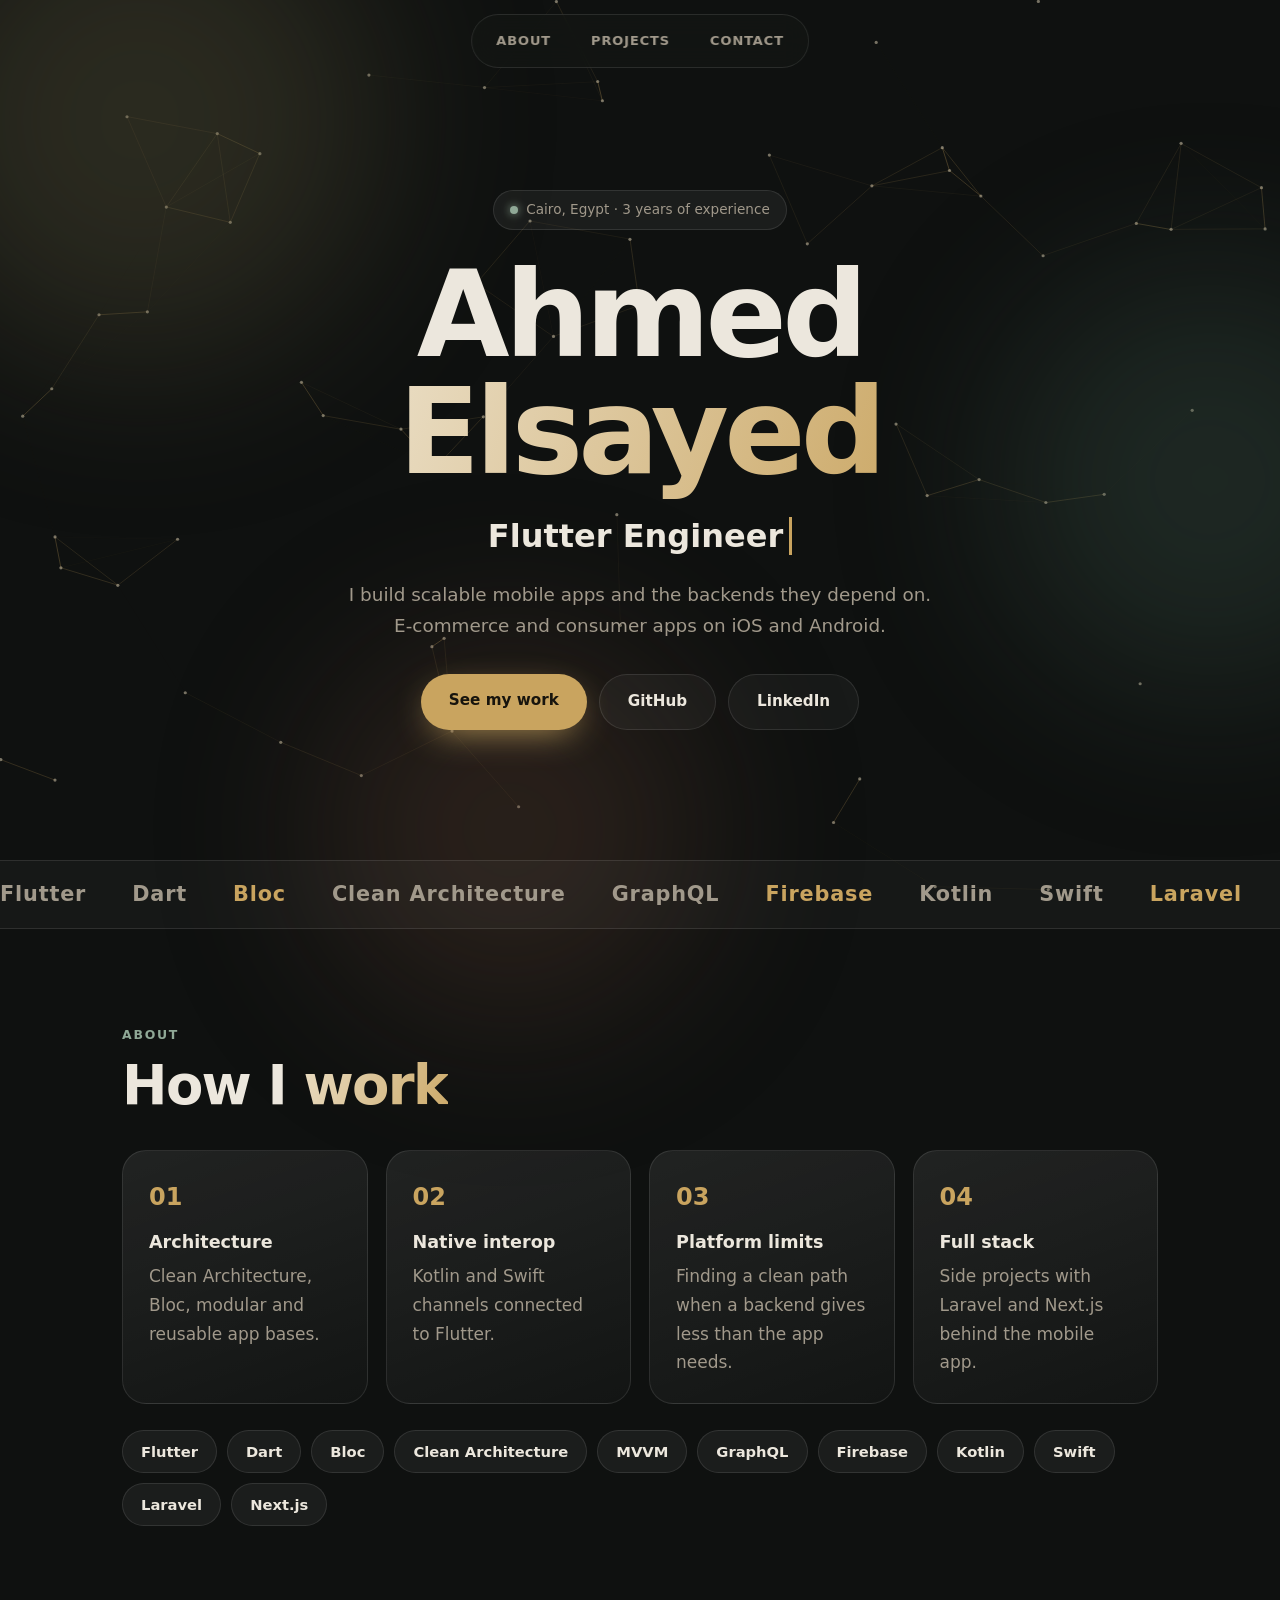
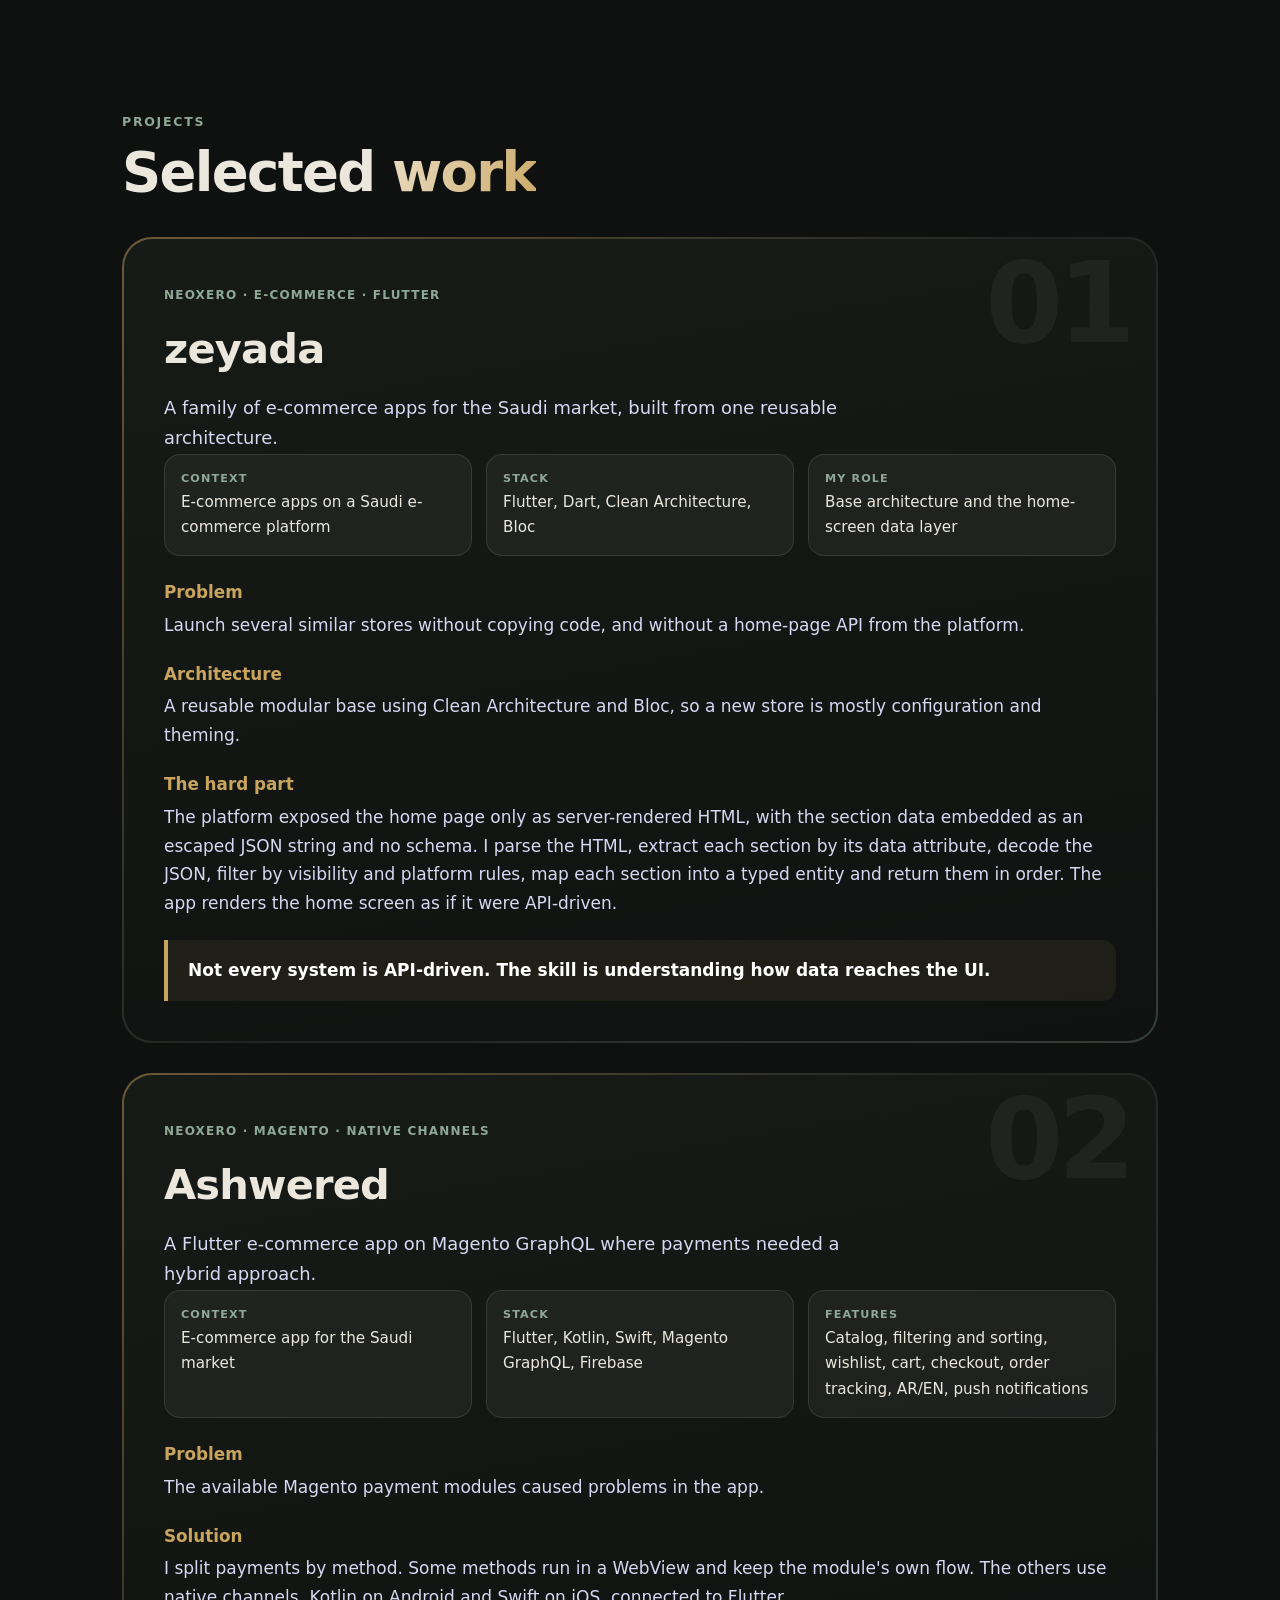
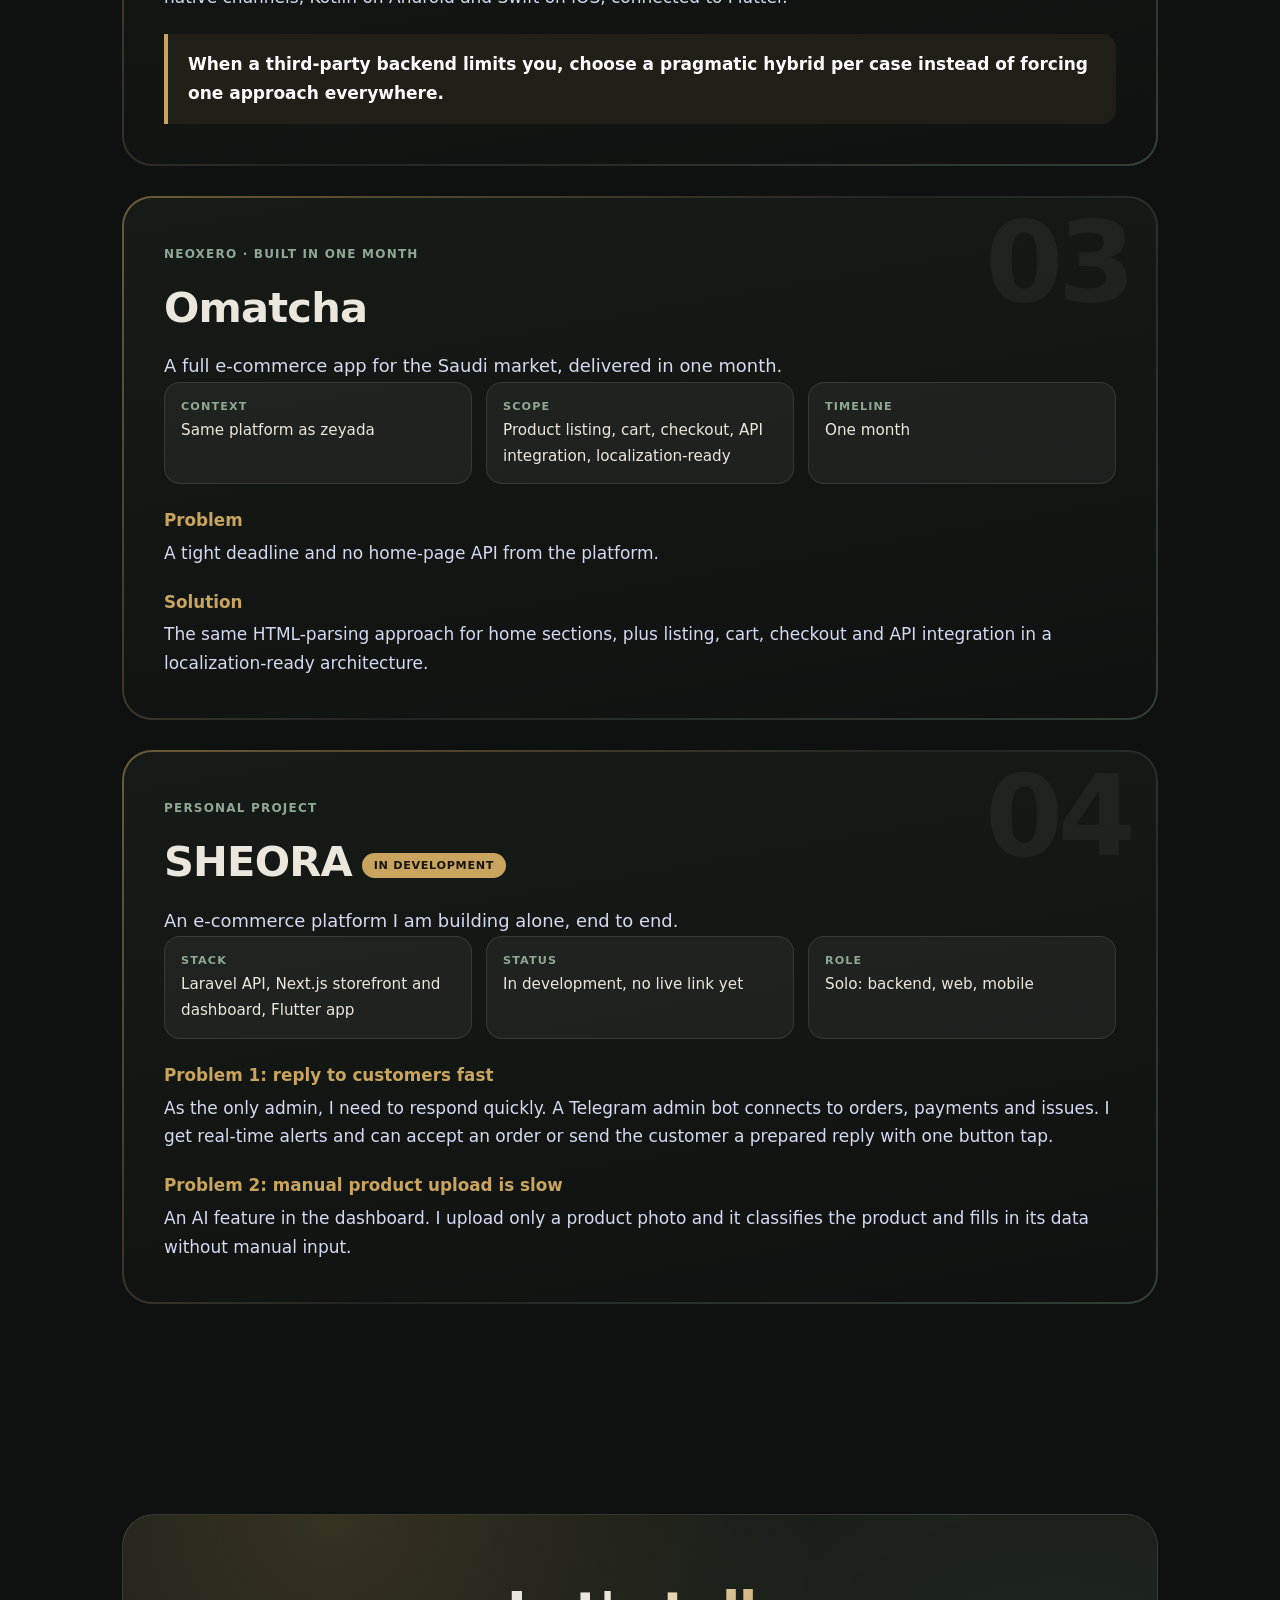
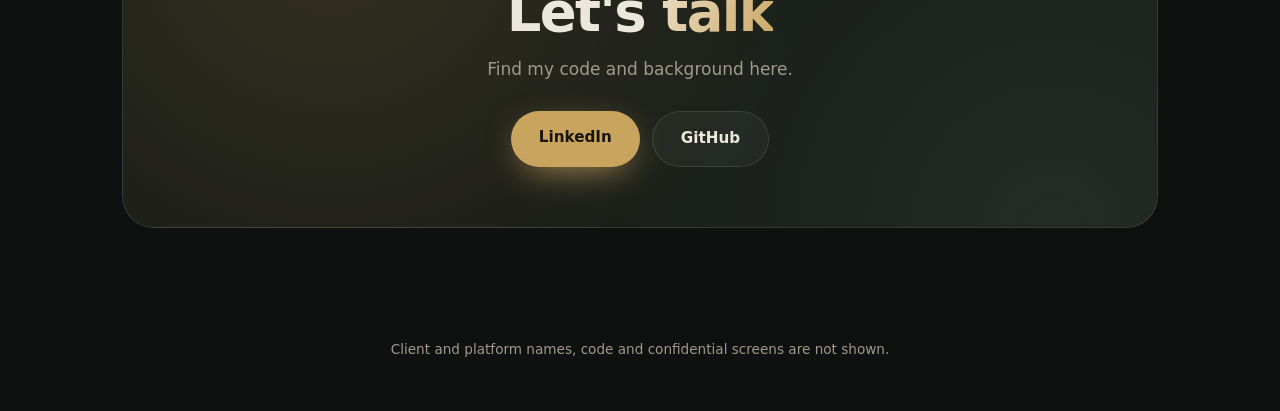
==== commit 41e3f639: "Update index.html" ====
--- a/index.html
+++ b/index.html
@@ -1,7 +1,7 @@
 <!doctype html><html lang="en"><head><meta charset="utf-8"><meta name="viewport" content="width=device-width,initial-scale=1"><title>Ahmed Elsayed | Flutter Engineer</title><meta name="description" content="Flutter engineer with 3 years of experience building scalable iOS and Android apps and the backends they depend on."><meta name="theme-color" content="#070914"><link rel="stylesheet" href="style.css"></head><body>
 <div id="prog"></div><canvas id="bg"></canvas><div class="blob b1"></div><div class="blob b2"></div><div class="blob b3"></div>
 <nav class="bar"><a href="#about">About</a><a href="#projects">Projects</a><a href="#contact">Contact</a></nav>
-<main><div class="hero"><span class="badge"><i></i>Mansoura, Egypt · 3 years of experience</span><h1>Ahmed<br><span class="grad">Elsayed</span></h1><div class="role"><span></span></div><p class="lead">I build scalable mobile apps and the backends they depend on. E-commerce and consumer apps on iOS and Android.</p><div class="btns"><a class="btn main" href="#projects">See my work</a><a class="btn line" href="https://github.com/a7medelsayed1">GitHub</a><a class="btn line" href="https://www.linkedin.com/in/ahmed-elsayed-046874291">LinkedIn</a></div></div>
+<main><div class="hero"><span class="badge"><i></i>Cairo, Egypt · 3 years of experience</span><h1>Ahmed<br><span class="grad">Elsayed</span></h1><div class="role"><span></span></div><p class="lead">I build scalable mobile apps and the backends they depend on. E-commerce and consumer apps on iOS and Android.</p><div class="btns"><a class="btn main" href="#projects">See my work</a><a class="btn line" href="https://github.com/a7medelsayed1">GitHub</a><a class="btn line" href="https://www.linkedin.com/in/ahmed-elsayed-046874291">LinkedIn</a></div></div>
 <div class="marq"><div class="track"><span>Flutter</span><span>Dart</span><span>Bloc</span><span>Clean Architecture</span><span>GraphQL</span><span>Firebase</span><span>Kotlin</span><span>Swift</span><span>Laravel</span><span>Next.js</span><span>MVVM</span><span>REST</span><span>Flutter</span><span>Dart</span><span>Bloc</span><span>Clean Architecture</span><span>GraphQL</span><span>Firebase</span><span>Kotlin</span><span>Swift</span><span>Laravel</span><span>Next.js</span><span>MVVM</span><span>REST</span></div></div>
 <section id="about"><span class="eyebrow">About</span><h2>How I <span class="grad">work</span></h2><div class="grid3"><div class="glass rv"><div class="ic">01</div><b>Architecture</b><p>Clean Architecture, Bloc, modular and reusable app bases.</p></div><div class="glass rv"><div class="ic">02</div><b>Native interop</b><p>Kotlin and Swift channels connected to Flutter.</p></div><div class="glass rv"><div class="ic">03</div><b>Platform limits</b><p>Finding a clean path when a backend gives less than the app needs.</p></div><div class="glass rv"><div class="ic">04</div><b>Full stack</b><p>Side projects with Laravel and Next.js behind the mobile app.</p></div></div><div class="chips rv"><span>Flutter</span><span>Dart</span><span>Bloc</span><span>Clean Architecture</span><span>MVVM</span><span>GraphQL</span><span>Firebase</span><span>Kotlin</span><span>Swift</span><span>Laravel</span><span>Next.js</span></div></section>
 <section id="projects"><span class="eyebrow">Projects</span><h2>Selected <span class="grad">work</span></h2><div class="proj rv" id="zeyada"><div class="in"><span class="num">01</span><span class="meta">Neoxero · E-commerce · Flutter</span><h3>zeyada</h3><p class="sum">A family of e-commerce apps for the Saudi market, built from one reusable architecture.</p><div class="facts"><div><b>Context</b>E-commerce apps on a Saudi e-commerce platform</div><div><b>Stack</b>Flutter, Dart, Clean Architecture, Bloc</div><div><b>My role</b>Base architecture and the home-screen data layer</div></div><h4>Problem</h4><p>Launch several similar stores without copying code, and without a home-page API from the platform.</p><h4>Architecture</h4><p>A reusable modular base using Clean Architecture and Bloc, so a new store is mostly configuration and theming.</p><h4>The hard part</h4><p>The platform exposed the home page only as server-rendered HTML, with the section data embedded as an escaped JSON string and no schema. I parse the HTML, extract each section by its data attribute, decode the JSON, filter by visibility and platform rules, map each section into a typed entity and return them in order. The app renders the home screen as if it were API-driven.</p><p class="quote">Not every system is API-driven. The skill is understanding how data reaches the UI.</p></div></div><div class="proj rv" id="ashwered"><div class="in"><span class="num">02</span><span class="meta">Neoxero · Magento · Native channels</span><h3>Ashwered</h3><p class="sum">A Flutter e-commerce app on Magento GraphQL where payments needed a hybrid approach.</p><div class="facts"><div><b>Context</b>E-commerce app for the Saudi market</div><div><b>Stack</b>Flutter, Kotlin, Swift, Magento GraphQL, Firebase</div><div><b>Features</b>Catalog, filtering and sorting, wishlist, cart, checkout, order tracking, AR/EN, push notifications</div></div><h4>Problem</h4><p>The available Magento payment modules caused problems in the app.</p><h4>Solution</h4><p>I split payments by method. Some methods run in a WebView and keep the module's own flow. The others use native channels, Kotlin on Android and Swift on iOS, connected to Flutter.</p><p class="quote">When a third-party backend limits you, choose a pragmatic hybrid per case instead of forcing one approach everywhere.</p></div></div><div class="proj rv" id="omatcha"><div class="in"><span class="num">03</span><span class="meta">Neoxero · Built in one month</span><h3>Omatcha</h3><p class="sum">A full e-commerce app for the Saudi market, delivered in one month.</p><div class="facts"><div><b>Context</b>Same platform as zeyada</div><div><b>Scope</b>Product listing, cart, checkout, API integration, localization-ready</div><div><b>Timeline</b>One month</div></div><h4>Problem</h4><p>A tight deadline and no home-page API from the platform.</p><h4>Solution</h4><p>The same HTML-parsing approach for home sections, plus listing, cart, checkout and API integration in a localization-ready architecture.</p></div></div><div class="proj rv" id="sheora"><div class="in"><span class="num">04</span><span class="meta">Personal project</span><h3>SHEORA<span class="soon">In development</span></h3><p class="sum">An e-commerce platform I am building alone, end to end.</p><div class="facts"><div><b>Stack</b>Laravel API, Next.js storefront and dashboard, Flutter app</div><div><b>Status</b>In development, no live link yet</div><div><b>Role</b>Solo: backend, web, mobile</div></div><h4>Problem 1: reply to customers fast</h4><p>As the only admin, I need to respond quickly. A Telegram admin bot connects to orders, payments and issues. I get real-time alerts and can accept an order or send the customer a prepared reply with one button tap.</p><h4>Problem 2: manual product upload is slow</h4><p>An AI feature in the dashboard. I upload only a product photo and it classifies the product and fills in its data without manual input.</p></div></div></section>
--- a/style.css
+++ b/style.css
@@ -1,68 +1,68 @@
-:root{--bg:#070914;--bg2:#0d1124;--ink:#eef0ff;--mute:#9aa3c7;--v:#7c5cff;--c:#22d3ee;--p:#ff4d8d;--o:#ffb020;--line:rgba(255,255,255,.1)}
+:root{--bg:#0f1110;--bg2:#161a17;--ink:#ece7dd;--mute:#a1998b;--v:#7a6a4a;--c:#c9a45f;--p:#a8644a;--o:#c9a45f;--line:rgba(255,255,255,.1)}
 *{box-sizing:border-box}html{scroll-behavior:smooth}
 body{margin:0;font:17px/1.7 "Segoe UI",system-ui,-apple-system,Roboto,sans-serif;color:var(--ink);background:var(--bg);overflow-x:hidden}
 a{color:inherit}
 #bg{position:fixed;inset:0;z-index:0;pointer-events:none}
-.blob{position:fixed;border-radius:50%;filter:blur(90px);opacity:.5;z-index:0;pointer-events:none;animation:float 18s ease-in-out infinite}
-.b1{width:480px;height:480px;background:var(--v);top:-120px;left:-100px}
-.b2{width:420px;height:420px;background:var(--c);top:30%;right:-140px;animation-delay:-6s;opacity:.32}
-.b3{width:380px;height:380px;background:var(--p);bottom:-120px;left:25%;animation-delay:-12s;opacity:.3}
+.blob{position:fixed;border-radius:50%;filter:blur(90px);opacity:.35;z-index:0;pointer-events:none;animation:float 18s ease-in-out infinite}
+.b1{width:480px;height:480px;background:#5f5a3e;top:-120px;left:-100px}
+.b2{width:420px;height:420px;background:#3f5a4d;top:30%;right:-140px;animation-delay:-6s;opacity:.32}
+.b3{width:380px;height:380px;background:#6a4636;bottom:-120px;left:25%;animation-delay:-12s;opacity:.3}
 @keyframes float{0%,100%{transform:translate(0,0) scale(1)}50%{transform:translate(50px,60px) scale(1.15)}}
-#prog{position:fixed;top:0;left:0;height:3px;width:0;background:linear-gradient(90deg,var(--v),var(--c),var(--p));z-index:30}
-.bar{position:fixed;top:14px;left:50%;transform:translateX(-50%);z-index:20;display:flex;gap:4px;padding:6px;border-radius:999px;background:rgba(15,19,40,.6);backdrop-filter:blur(14px);-webkit-backdrop-filter:blur(14px);border:1px solid var(--line)}
+#prog{position:fixed;top:0;left:0;height:3px;width:0;background:var(--c);z-index:30}
+.bar{position:fixed;top:14px;left:50%;transform:translateX(-50%);z-index:20;display:flex;gap:4px;padding:6px;border-radius:999px;background:rgba(20,23,20,.65);backdrop-filter:blur(14px);-webkit-backdrop-filter:blur(14px);border:1px solid var(--line)}
 .bar a{text-decoration:none;font-weight:600;font-size:.82rem;letter-spacing:.06em;text-transform:uppercase;padding:9px 18px;border-radius:999px;color:var(--mute);transition:.25s}
-.bar a:hover{color:#fff;background:linear-gradient(135deg,var(--v),var(--c))}
+.bar a:hover{color:#17140d;background:var(--c)}
 main,footer{position:relative;z-index:1}
 .hero{min-height:min(100vh,860px);display:flex;flex-direction:column;justify-content:center;align-items:center;text-align:center;padding:120px 22px 60px}
 .badge{display:inline-flex;align-items:center;gap:8px;border:1px solid var(--line);background:rgba(255,255,255,.05);border-radius:999px;padding:7px 16px;font-size:.85rem;color:var(--mute);margin-bottom:26px;animation:up .8s both}
-.badge i{width:8px;height:8px;border-radius:50%;background:#34d399;box-shadow:0 0 12px #34d399;animation:pulse 2s infinite}
+.badge i{width:8px;height:8px;border-radius:50%;background:#8fa896;box-shadow:0 0 10px #8fa896;animation:pulse 2s infinite}
 @keyframes pulse{50%{opacity:.4}}
 .hero h1{font-size:clamp(3.2rem,11vw,7.5rem);line-height:.98;margin:0;letter-spacing:-.04em;font-weight:800;animation:up .9s .1s both}
-.grad{background:linear-gradient(110deg,var(--v),var(--c) 40%,var(--p) 75%,var(--o));background-size:200% auto;-webkit-background-clip:text;background-clip:text;color:transparent;animation:shine 6s linear infinite}
+.grad{background:linear-gradient(110deg,#e9dcc2,#c9a45f 60%,#b88a4a);background-size:200% auto;-webkit-background-clip:text;background-clip:text;color:transparent;animation:shine 6s linear infinite}
 @keyframes shine{to{background-position:200% center}}
 .role{font-size:clamp(1.2rem,3.5vw,2rem);font-weight:600;margin:18px 0 8px;min-height:1.6em;animation:up .9s .2s both}
 .role span{border-right:3px solid var(--c);padding-right:6px}
 .hero p.lead{max-width:600px;color:var(--mute);font-size:1.15rem;margin:8px 0 32px;animation:up .9s .3s both}
 .btns{display:flex;gap:12px;flex-wrap:wrap;justify-content:center;animation:up .9s .4s both}
 .btn{text-decoration:none;font-weight:700;padding:14px 28px;border-radius:999px;font-size:.95rem;transition:.3s;display:inline-block}
-.btn.main{background:linear-gradient(135deg,var(--v),var(--c));box-shadow:0 10px 40px -8px var(--v)}
-.btn.main:hover{transform:translateY(-3px);box-shadow:0 16px 50px -6px var(--c)}
+.btn.main{background:var(--c);color:#17140d;box-shadow:0 10px 36px -12px var(--c)}
+.btn.main:hover{transform:translateY(-3px);background:#d8b777;box-shadow:0 16px 44px -10px var(--c)}
 .btn.line{border:1px solid var(--line);background:rgba(255,255,255,.04)}
-.btn.line:hover{border-color:var(--c);transform:translateY(-3px);background:rgba(34,211,238,.1)}
+.btn.line:hover{border-color:var(--c);transform:translateY(-3px);background:rgba(201,164,95,.1)}
 @keyframes up{from{opacity:0;transform:translateY(30px)}to{opacity:1;transform:none}}
 .marq{overflow:hidden;border-block:1px solid var(--line);background:rgba(255,255,255,.03);padding:16px 0}
 .track{display:flex;gap:46px;width:max-content;animation:marq 28s linear infinite}
 .track span{font-weight:800;font-size:1.3rem;letter-spacing:.04em;color:var(--mute);white-space:nowrap}
-.track span:nth-child(3n){color:var(--c)}.track span:nth-child(3n+1){color:var(--p)}
+.track span:nth-child(3n){color:var(--c)}
 @keyframes marq{to{transform:translateX(-50%)}}
 section{max-width:1080px;margin:0 auto;padding:90px 22px}
-.eyebrow{color:var(--c);font-weight:700;letter-spacing:.14em;text-transform:uppercase;font-size:.78rem}
+.eyebrow{color:#8fa896;font-weight:700;letter-spacing:.14em;text-transform:uppercase;font-size:.78rem}
 h2{font-size:clamp(2.1rem,5.5vw,3.4rem);letter-spacing:-.03em;line-height:1.1;margin:8px 0 34px}
 .grid3{display:grid;grid-template-columns:repeat(auto-fit,minmax(240px,1fr));gap:18px}
 .glass{background:linear-gradient(160deg,rgba(255,255,255,.08),rgba(255,255,255,.02));border:1px solid var(--line);border-radius:24px;padding:26px;transition:.35s;position:relative;overflow:hidden}
-.glass:hover{transform:translateY(-6px);border-color:rgba(124,92,255,.6);box-shadow:0 20px 50px -20px var(--v)}
-.glass .ic{font-size:1.5rem;font-weight:800;margin-bottom:10px;background:linear-gradient(135deg,var(--v),var(--c));-webkit-background-clip:text;background-clip:text;color:transparent}
+.glass:hover{transform:translateY(-6px);border-color:rgba(201,164,95,.5);box-shadow:0 20px 50px -24px #000}
+.glass .ic{font-size:1.5rem;font-weight:800;margin-bottom:10px;color:var(--c)}
 .glass b{display:block;font-size:1.1rem;margin-bottom:4px}
 .glass p{margin:0;color:var(--mute)}
 .chips{display:flex;flex-wrap:wrap;gap:10px;margin-top:26px}
 .chips span{border:1px solid var(--line);background:rgba(255,255,255,.05);border-radius:999px;padding:8px 18px;font-weight:600;font-size:.92rem;transition:.25s}
-.chips span:hover{background:linear-gradient(135deg,var(--v),var(--p));border-color:transparent;transform:translateY(-3px)}
-.proj{position:relative;border-radius:30px;padding:2px;margin-bottom:30px;background:linear-gradient(135deg,rgba(124,92,255,.7),rgba(34,211,238,.25),rgba(255,77,141,.6));transition:.4s}
-.proj:hover{transform:translateY(-6px);box-shadow:0 30px 80px -30px var(--v)}
-.proj .in{background:linear-gradient(170deg,#111632,#0a0d20);border-radius:28px;padding:40px;position:relative;overflow:hidden}
+.chips span:hover{border-color:var(--c);background:rgba(201,164,95,.12);transform:translateY(-3px)}
+.proj{position:relative;border-radius:30px;padding:2px;margin-bottom:30px;background:linear-gradient(135deg,rgba(201,164,95,.5),rgba(255,255,255,.08) 50%,rgba(120,150,130,.35));transition:.4s}
+.proj:hover{transform:translateY(-6px);box-shadow:0 30px 70px -34px #000}
+.proj .in{background:linear-gradient(170deg,#171b17,#0f1210);border-radius:28px;padding:40px;position:relative;overflow:hidden}
 .proj .num{position:absolute;right:26px;top:8px;font-size:7rem;font-weight:800;line-height:1;color:rgba(255,255,255,.05);letter-spacing:-.05em}
-.meta{color:var(--c);font-weight:700;letter-spacing:.1em;text-transform:uppercase;font-size:.75rem}
+.meta{color:#8fa896;font-weight:700;letter-spacing:.1em;text-transform:uppercase;font-size:.75rem}
 .proj h3{font-size:clamp(1.9rem,4vw,2.6rem);margin:6px 0 8px;letter-spacing:-.02em}
 .sum{color:var(--mute);font-size:1.12rem;margin:0 0 24px;max-width:700px}
 .facts{display:grid;grid-template-columns:repeat(auto-fit,minmax(210px,1fr));gap:14px;margin-bottom:22px}
 .facts div{background:rgba(255,255,255,.05);border:1px solid var(--line);border-radius:16px;padding:14px 16px;font-size:.95rem}
-.facts b{display:block;font-size:.7rem;text-transform:uppercase;letter-spacing:.1em;color:var(--o);margin-bottom:2px}
-.proj h4{margin:20px 0 4px;font-size:1.05rem;background:linear-gradient(90deg,var(--c),var(--v));-webkit-background-clip:text;background-clip:text;color:transparent}
+.facts b{display:block;font-size:.7rem;text-transform:uppercase;letter-spacing:.1em;color:#8fa896;margin-bottom:2px}
+.proj h4{margin:20px 0 4px;font-size:1.05rem;color:var(--c)}
 .proj p{margin:0;color:#d5d9f2}
-.quote{margin-top:22px!important;padding:16px 20px;border-left:4px solid var(--p);background:rgba(255,77,141,.08);border-radius:0 14px 14px 0;font-weight:600;color:#fff!important}
-.soon{display:inline-block;background:linear-gradient(135deg,var(--o),var(--p));color:#10101e;border-radius:999px;padding:3px 12px;font-size:.7rem;font-weight:800;letter-spacing:.06em;text-transform:uppercase;margin-left:10px;vertical-align:middle}
+.quote{margin-top:22px!important;padding:16px 20px;border-left:4px solid var(--c);background:rgba(201,164,95,.08);border-radius:0 14px 14px 0;font-weight:600;color:#fff!important}
+.soon{display:inline-block;background:var(--c);color:#17140d;border-radius:999px;padding:3px 12px;font-size:.7rem;font-weight:800;letter-spacing:.06em;text-transform:uppercase;margin-left:10px;vertical-align:middle}
 .contact{text-align:center}
-.contact .box{border-radius:32px;padding:60px 24px;background:radial-gradient(circle at 20% 0,rgba(124,92,255,.35),transparent 55%),radial-gradient(circle at 90% 100%,rgba(34,211,238,.25),transparent 55%),#0d1124;border:1px solid var(--line)}
+.contact .box{border-radius:32px;padding:60px 24px;background:radial-gradient(circle at 20% 0,rgba(201,164,95,.18),transparent 55%),radial-gradient(circle at 90% 100%,rgba(120,150,130,.15),transparent 55%),#151915;border:1px solid var(--line)}
 .contact h2{margin-bottom:12px}.contact p{color:var(--mute);margin:0 0 28px}
 footer{text-align:center;color:var(--mute);font-size:.85rem;padding:20px 22px 50px}
 .js .rv{opacity:0;transform:translateY(40px);transition:opacity .8s,transform .8s}
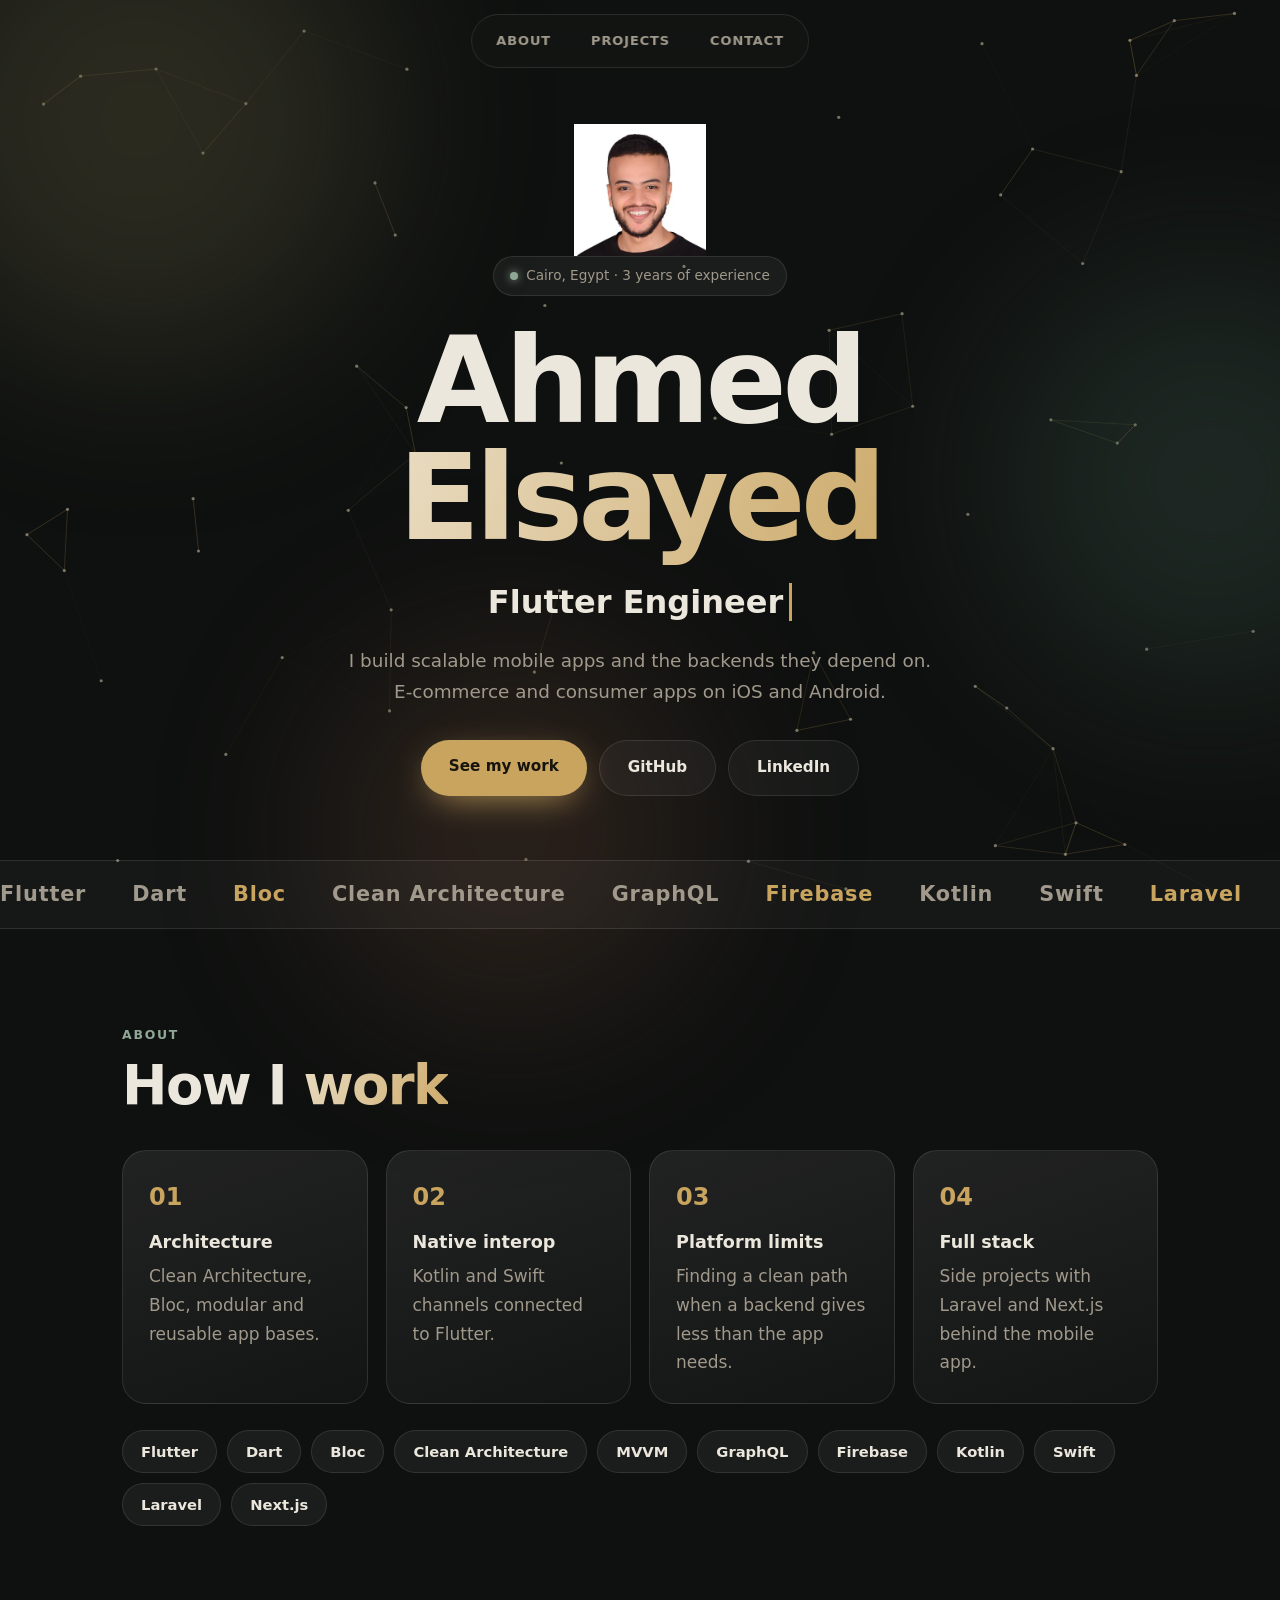
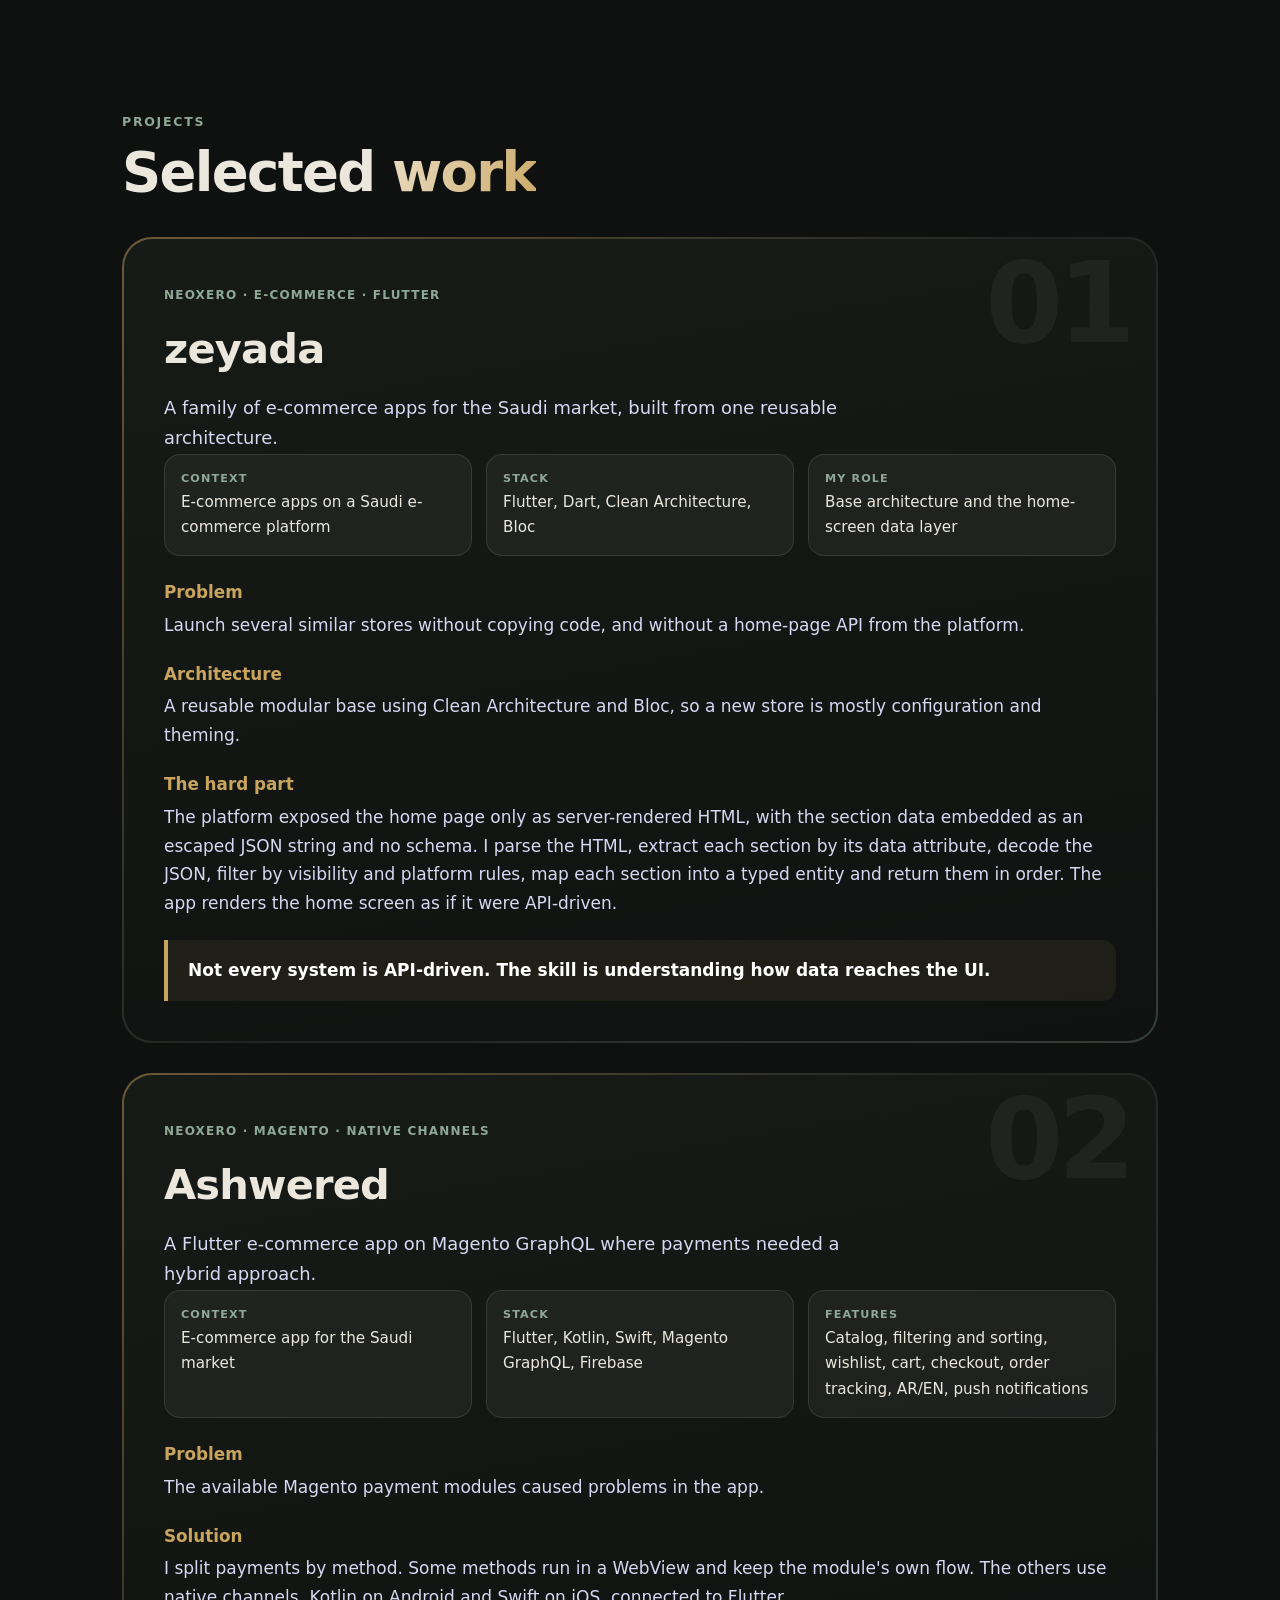
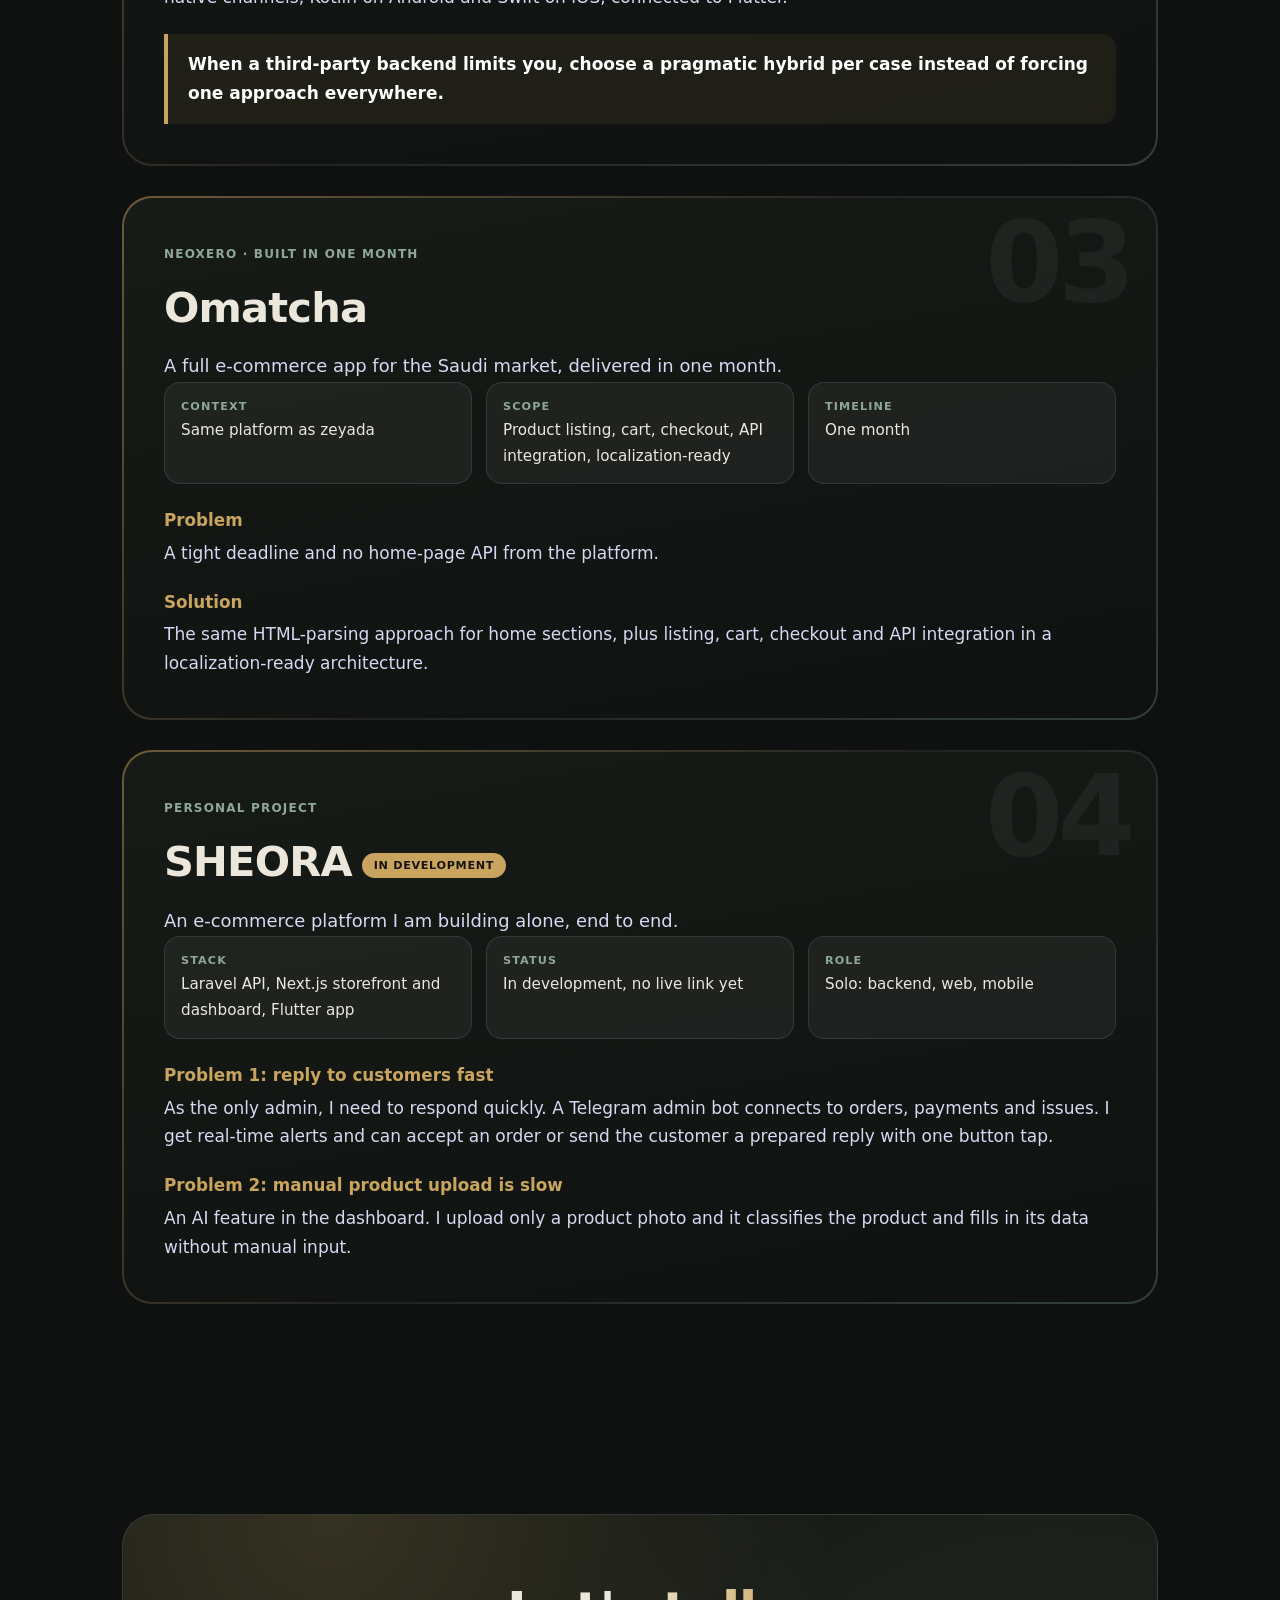
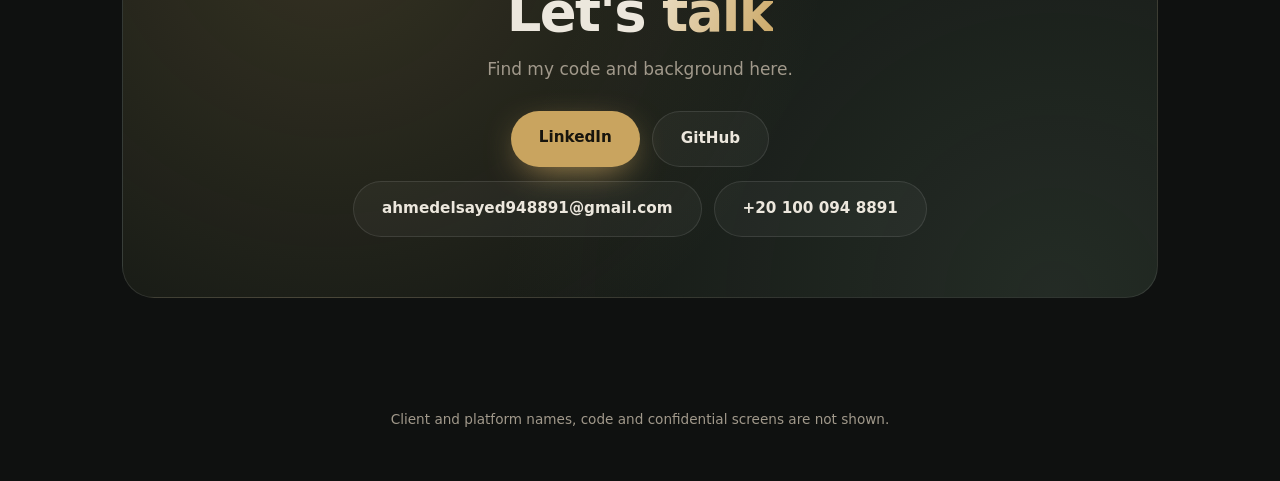
==== commit da4ae292: "Update index.html" ====
--- a/index.html
+++ b/index.html
@@ -1,9 +1,9 @@
 <!doctype html><html lang="en"><head><meta charset="utf-8"><meta name="viewport" content="width=device-width,initial-scale=1"><title>Ahmed Elsayed | Flutter Engineer</title><meta name="description" content="Flutter engineer with 3 years of experience building scalable iOS and Android apps and the backends they depend on."><meta name="theme-color" content="#070914"><link rel="stylesheet" href="style.css"></head><body>
 <div id="prog"></div><canvas id="bg"></canvas><div class="blob b1"></div><div class="blob b2"></div><div class="blob b3"></div>
 <nav class="bar"><a href="#about">About</a><a href="#projects">Projects</a><a href="#contact">Contact</a></nav>
-<main><div class="hero"><span class="badge"><i></i>Cairo, Egypt · 3 years of experience</span><h1>Ahmed<br><span class="grad">Elsayed</span></h1><div class="role"><span></span></div><p class="lead">I build scalable mobile apps and the backends they depend on. E-commerce and consumer apps on iOS and Android.</p><div class="btns"><a class="btn main" href="#projects">See my work</a><a class="btn line" href="https://github.com/a7medelsayed1">GitHub</a><a class="btn line" href="https://www.linkedin.com/in/ahmed-elsayed-046874291">LinkedIn</a></div></div>
+<main><div class="hero"><img class="av" alt="Ahmed Elsayed" width="132" height="132" src="[data-uri]"><span class="badge"><i></i>Cairo, Egypt · 3 years of experience</span><h1>Ahmed<br><span class="grad">Elsayed</span></h1><div class="role"><span></span></div><p class="lead">I build scalable mobile apps and the backends they depend on. E-commerce and consumer apps on iOS and Android.</p><div class="btns"><a class="btn main" href="#projects">See my work</a><a class="btn line" href="https://github.com/a7medelsayed1">GitHub</a><a class="btn line" href="https://www.linkedin.com/in/ahmed-elsayed-046874291">LinkedIn</a></div></div>
 <div class="marq"><div class="track"><span>Flutter</span><span>Dart</span><span>Bloc</span><span>Clean Architecture</span><span>GraphQL</span><span>Firebase</span><span>Kotlin</span><span>Swift</span><span>Laravel</span><span>Next.js</span><span>MVVM</span><span>REST</span><span>Flutter</span><span>Dart</span><span>Bloc</span><span>Clean Architecture</span><span>GraphQL</span><span>Firebase</span><span>Kotlin</span><span>Swift</span><span>Laravel</span><span>Next.js</span><span>MVVM</span><span>REST</span></div></div>
 <section id="about"><span class="eyebrow">About</span><h2>How I <span class="grad">work</span></h2><div class="grid3"><div class="glass rv"><div class="ic">01</div><b>Architecture</b><p>Clean Architecture, Bloc, modular and reusable app bases.</p></div><div class="glass rv"><div class="ic">02</div><b>Native interop</b><p>Kotlin and Swift channels connected to Flutter.</p></div><div class="glass rv"><div class="ic">03</div><b>Platform limits</b><p>Finding a clean path when a backend gives less than the app needs.</p></div><div class="glass rv"><div class="ic">04</div><b>Full stack</b><p>Side projects with Laravel and Next.js behind the mobile app.</p></div></div><div class="chips rv"><span>Flutter</span><span>Dart</span><span>Bloc</span><span>Clean Architecture</span><span>MVVM</span><span>GraphQL</span><span>Firebase</span><span>Kotlin</span><span>Swift</span><span>Laravel</span><span>Next.js</span></div></section>
 <section id="projects"><span class="eyebrow">Projects</span><h2>Selected <span class="grad">work</span></h2><div class="proj rv" id="zeyada"><div class="in"><span class="num">01</span><span class="meta">Neoxero · E-commerce · Flutter</span><h3>zeyada</h3><p class="sum">A family of e-commerce apps for the Saudi market, built from one reusable architecture.</p><div class="facts"><div><b>Context</b>E-commerce apps on a Saudi e-commerce platform</div><div><b>Stack</b>Flutter, Dart, Clean Architecture, Bloc</div><div><b>My role</b>Base architecture and the home-screen data layer</div></div><h4>Problem</h4><p>Launch several similar stores without copying code, and without a home-page API from the platform.</p><h4>Architecture</h4><p>A reusable modular base using Clean Architecture and Bloc, so a new store is mostly configuration and theming.</p><h4>The hard part</h4><p>The platform exposed the home page only as server-rendered HTML, with the section data embedded as an escaped JSON string and no schema. I parse the HTML, extract each section by its data attribute, decode the JSON, filter by visibility and platform rules, map each section into a typed entity and return them in order. The app renders the home screen as if it were API-driven.</p><p class="quote">Not every system is API-driven. The skill is understanding how data reaches the UI.</p></div></div><div class="proj rv" id="ashwered"><div class="in"><span class="num">02</span><span class="meta">Neoxero · Magento · Native channels</span><h3>Ashwered</h3><p class="sum">A Flutter e-commerce app on Magento GraphQL where payments needed a hybrid approach.</p><div class="facts"><div><b>Context</b>E-commerce app for the Saudi market</div><div><b>Stack</b>Flutter, Kotlin, Swift, Magento GraphQL, Firebase</div><div><b>Features</b>Catalog, filtering and sorting, wishlist, cart, checkout, order tracking, AR/EN, push notifications</div></div><h4>Problem</h4><p>The available Magento payment modules caused problems in the app.</p><h4>Solution</h4><p>I split payments by method. Some methods run in a WebView and keep the module's own flow. The others use native channels, Kotlin on Android and Swift on iOS, connected to Flutter.</p><p class="quote">When a third-party backend limits you, choose a pragmatic hybrid per case instead of forcing one approach everywhere.</p></div></div><div class="proj rv" id="omatcha"><div class="in"><span class="num">03</span><span class="meta">Neoxero · Built in one month</span><h3>Omatcha</h3><p class="sum">A full e-commerce app for the Saudi market, delivered in one month.</p><div class="facts"><div><b>Context</b>Same platform as zeyada</div><div><b>Scope</b>Product listing, cart, checkout, API integration, localization-ready</div><div><b>Timeline</b>One month</div></div><h4>Problem</h4><p>A tight deadline and no home-page API from the platform.</p><h4>Solution</h4><p>The same HTML-parsing approach for home sections, plus listing, cart, checkout and API integration in a localization-ready architecture.</p></div></div><div class="proj rv" id="sheora"><div class="in"><span class="num">04</span><span class="meta">Personal project</span><h3>SHEORA<span class="soon">In development</span></h3><p class="sum">An e-commerce platform I am building alone, end to end.</p><div class="facts"><div><b>Stack</b>Laravel API, Next.js storefront and dashboard, Flutter app</div><div><b>Status</b>In development, no live link yet</div><div><b>Role</b>Solo: backend, web, mobile</div></div><h4>Problem 1: reply to customers fast</h4><p>As the only admin, I need to respond quickly. A Telegram admin bot connects to orders, payments and issues. I get real-time alerts and can accept an order or send the customer a prepared reply with one button tap.</p><h4>Problem 2: manual product upload is slow</h4><p>An AI feature in the dashboard. I upload only a product photo and it classifies the product and fills in its data without manual input.</p></div></div></section>
-<section id="contact" class="contact"><div class="box rv"><h2>Let's <span class="grad">talk</span></h2><p>Find my code and background here.</p><div class="btns"><a class="btn main" href="https://www.linkedin.com/in/ahmed-elsayed-046874291">LinkedIn</a><a class="btn line" href="https://github.com/a7medelsayed1">GitHub</a></div></div></section>
+<section id="contact" class="contact"><div class="box rv"><h2>Let's <span class="grad">talk</span></h2><p>Find my code and background here.</p><div class="btns"><a class="btn main" href="https://www.linkedin.com/in/ahmed-elsayed-046874291">LinkedIn</a><a class="btn line" href="https://github.com/a7medelsayed1">GitHub</a></div><div class="btns" style="margin-top:14px"><a class="btn line" href="mailto:ahmedelsayed948891@gmail.com">ahmedelsayed948891@gmail.com</a><a class="btn line" href="tel:+201000948891">+20 100 094 8891</a></div></div></section>
 </main><footer>Client and platform names, code and confidential screens are not shown.</footer><script src="app.js"></script></body></html>
